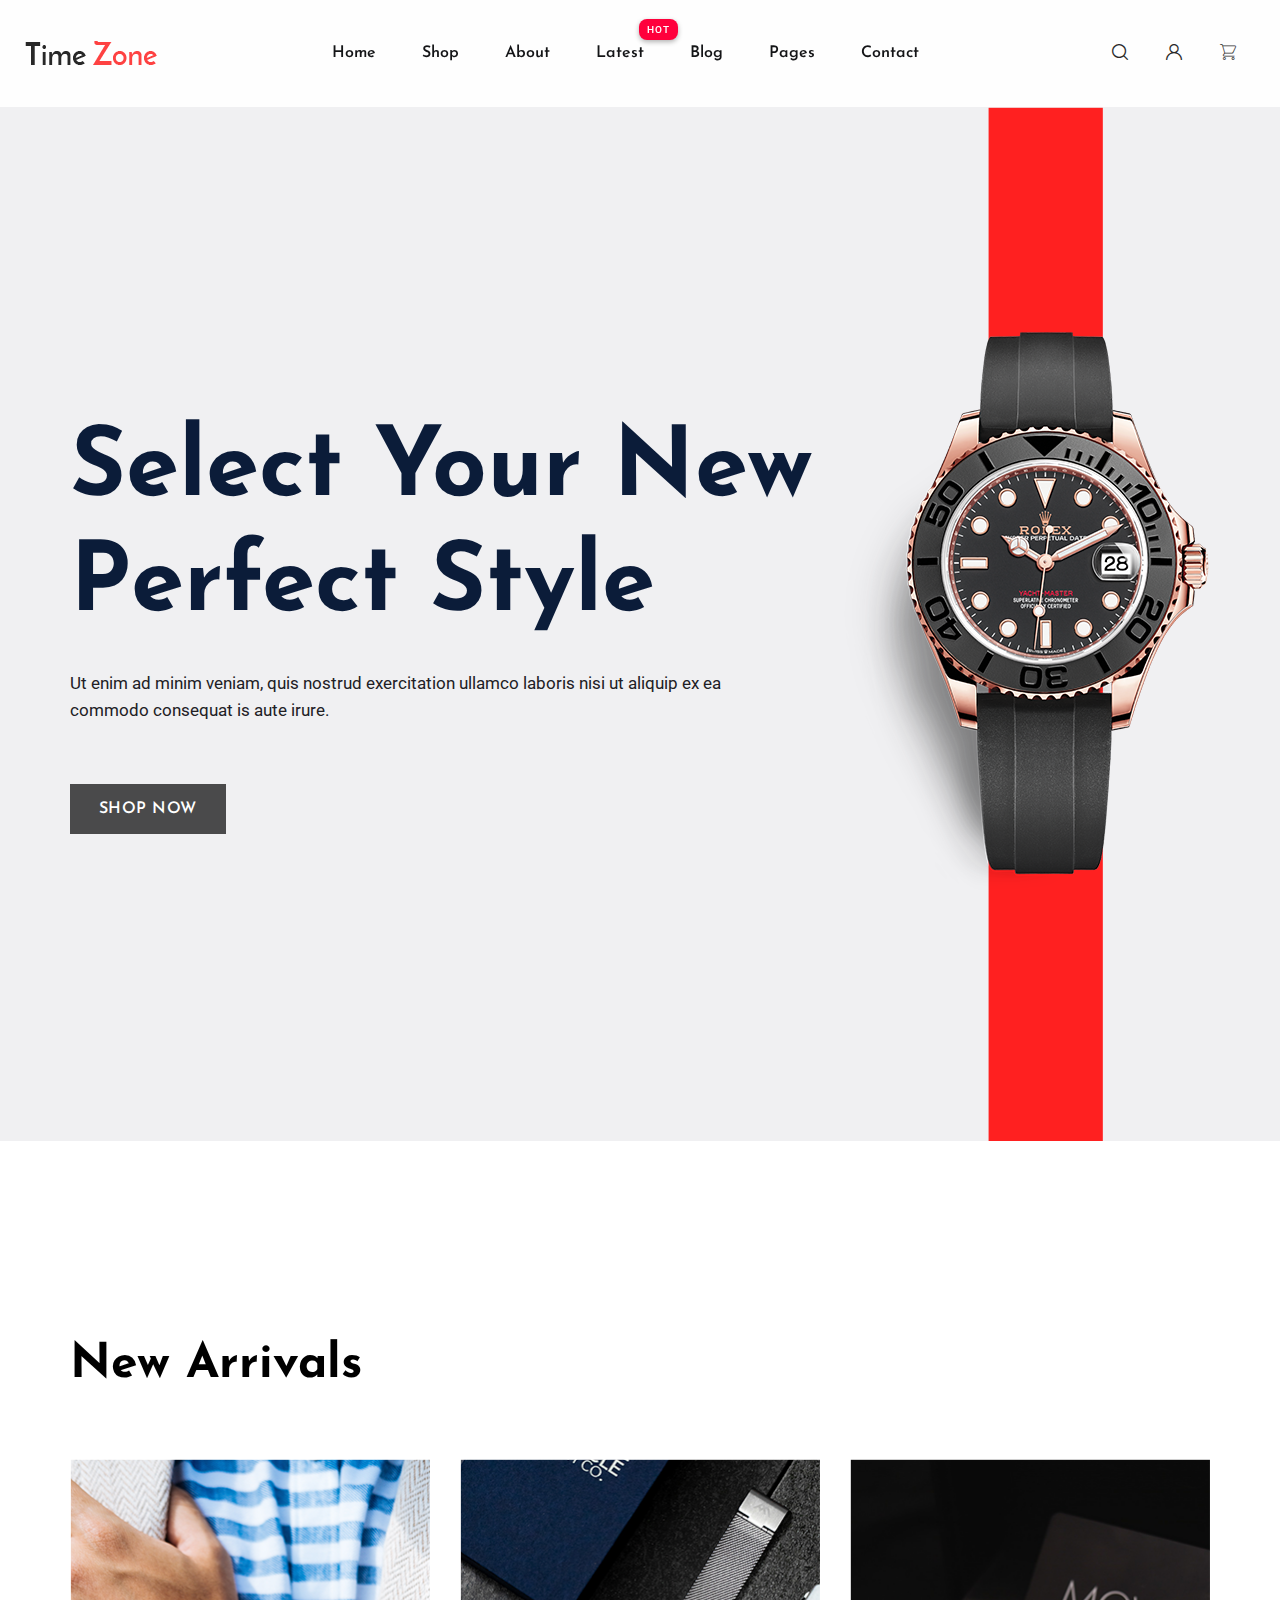
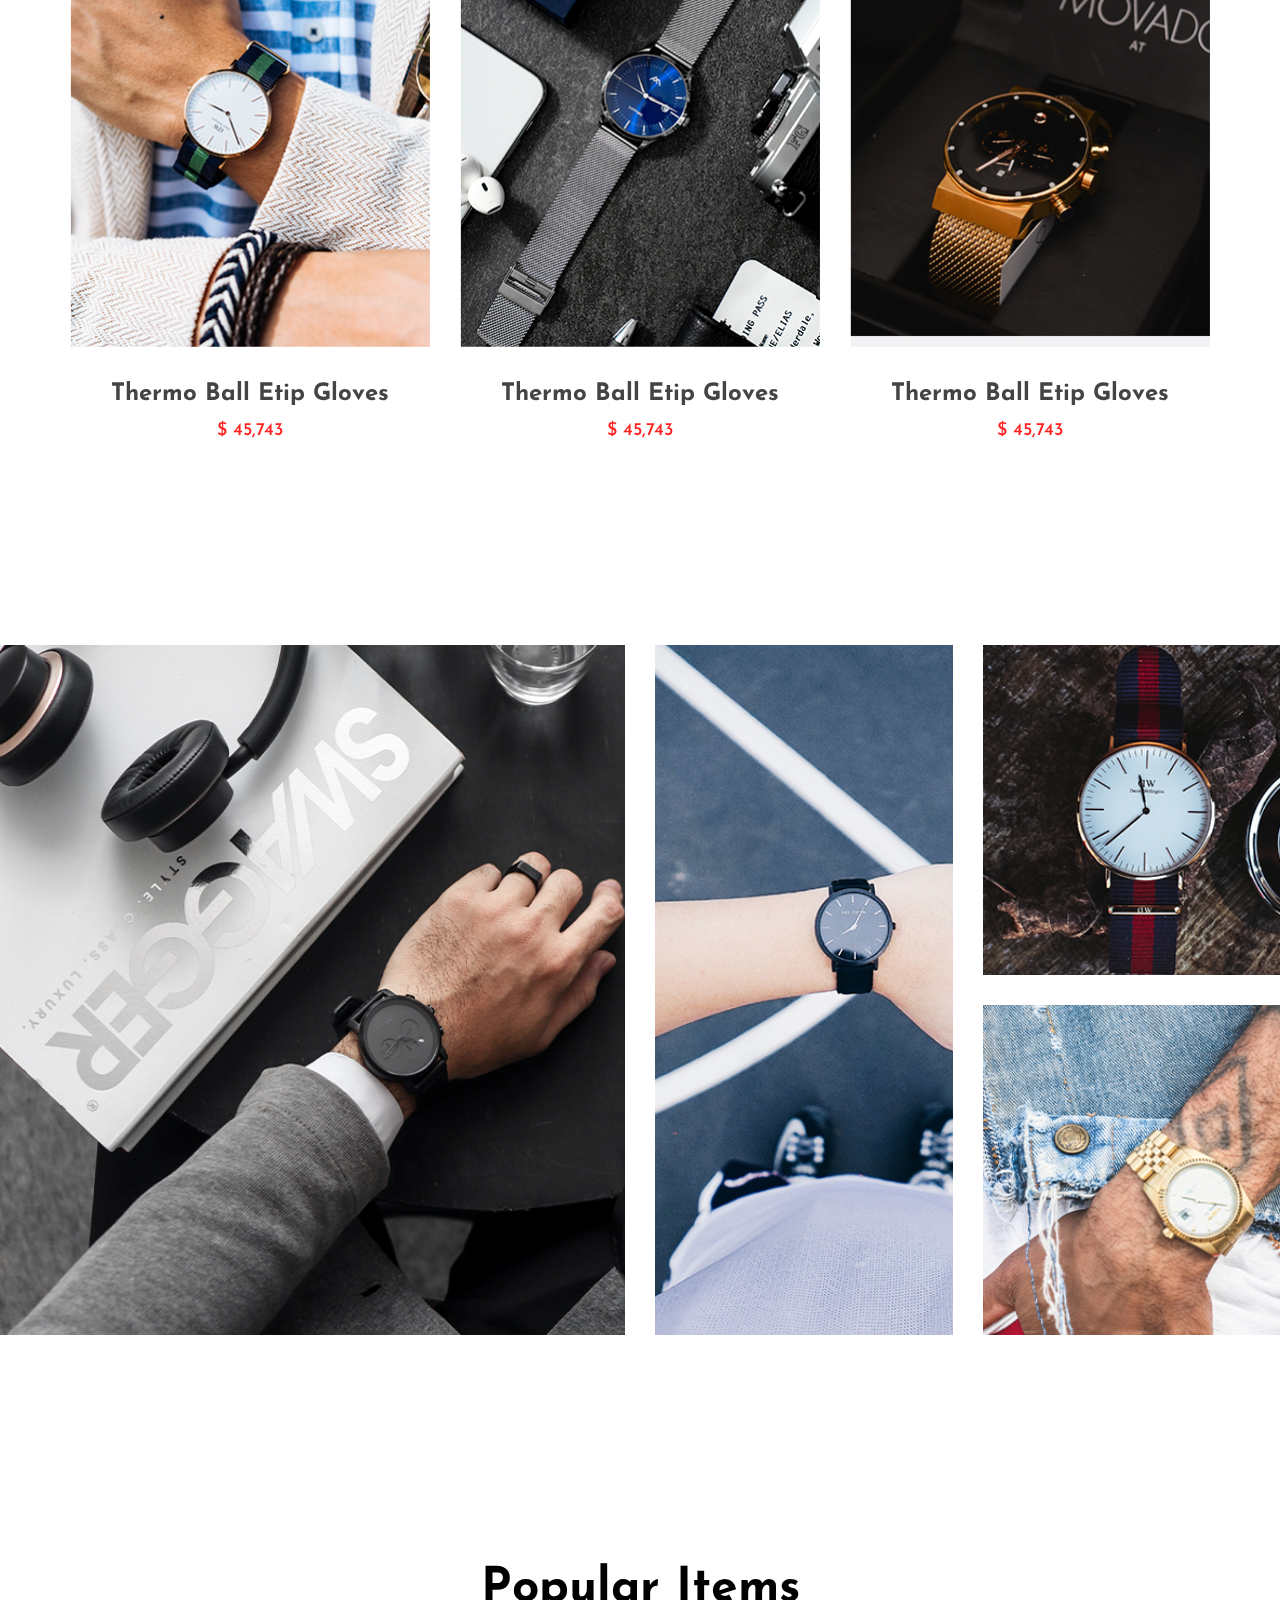
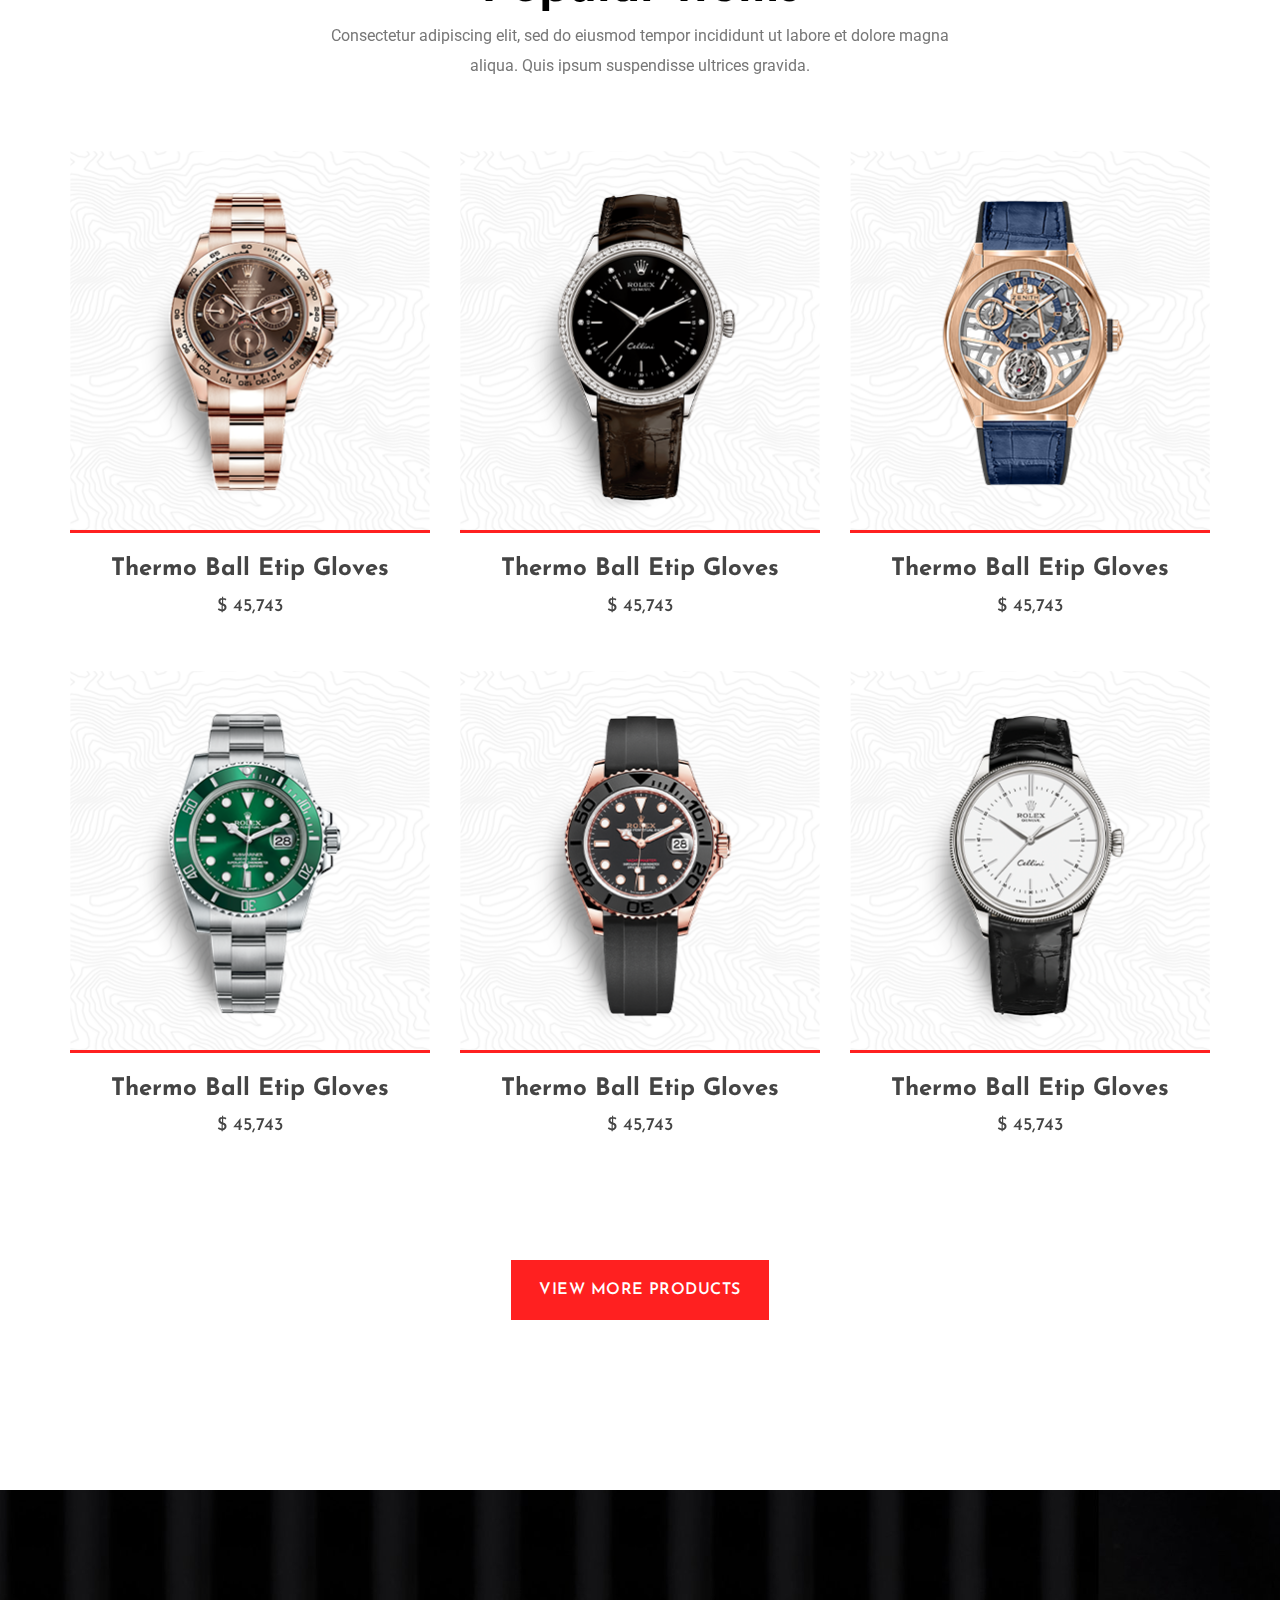
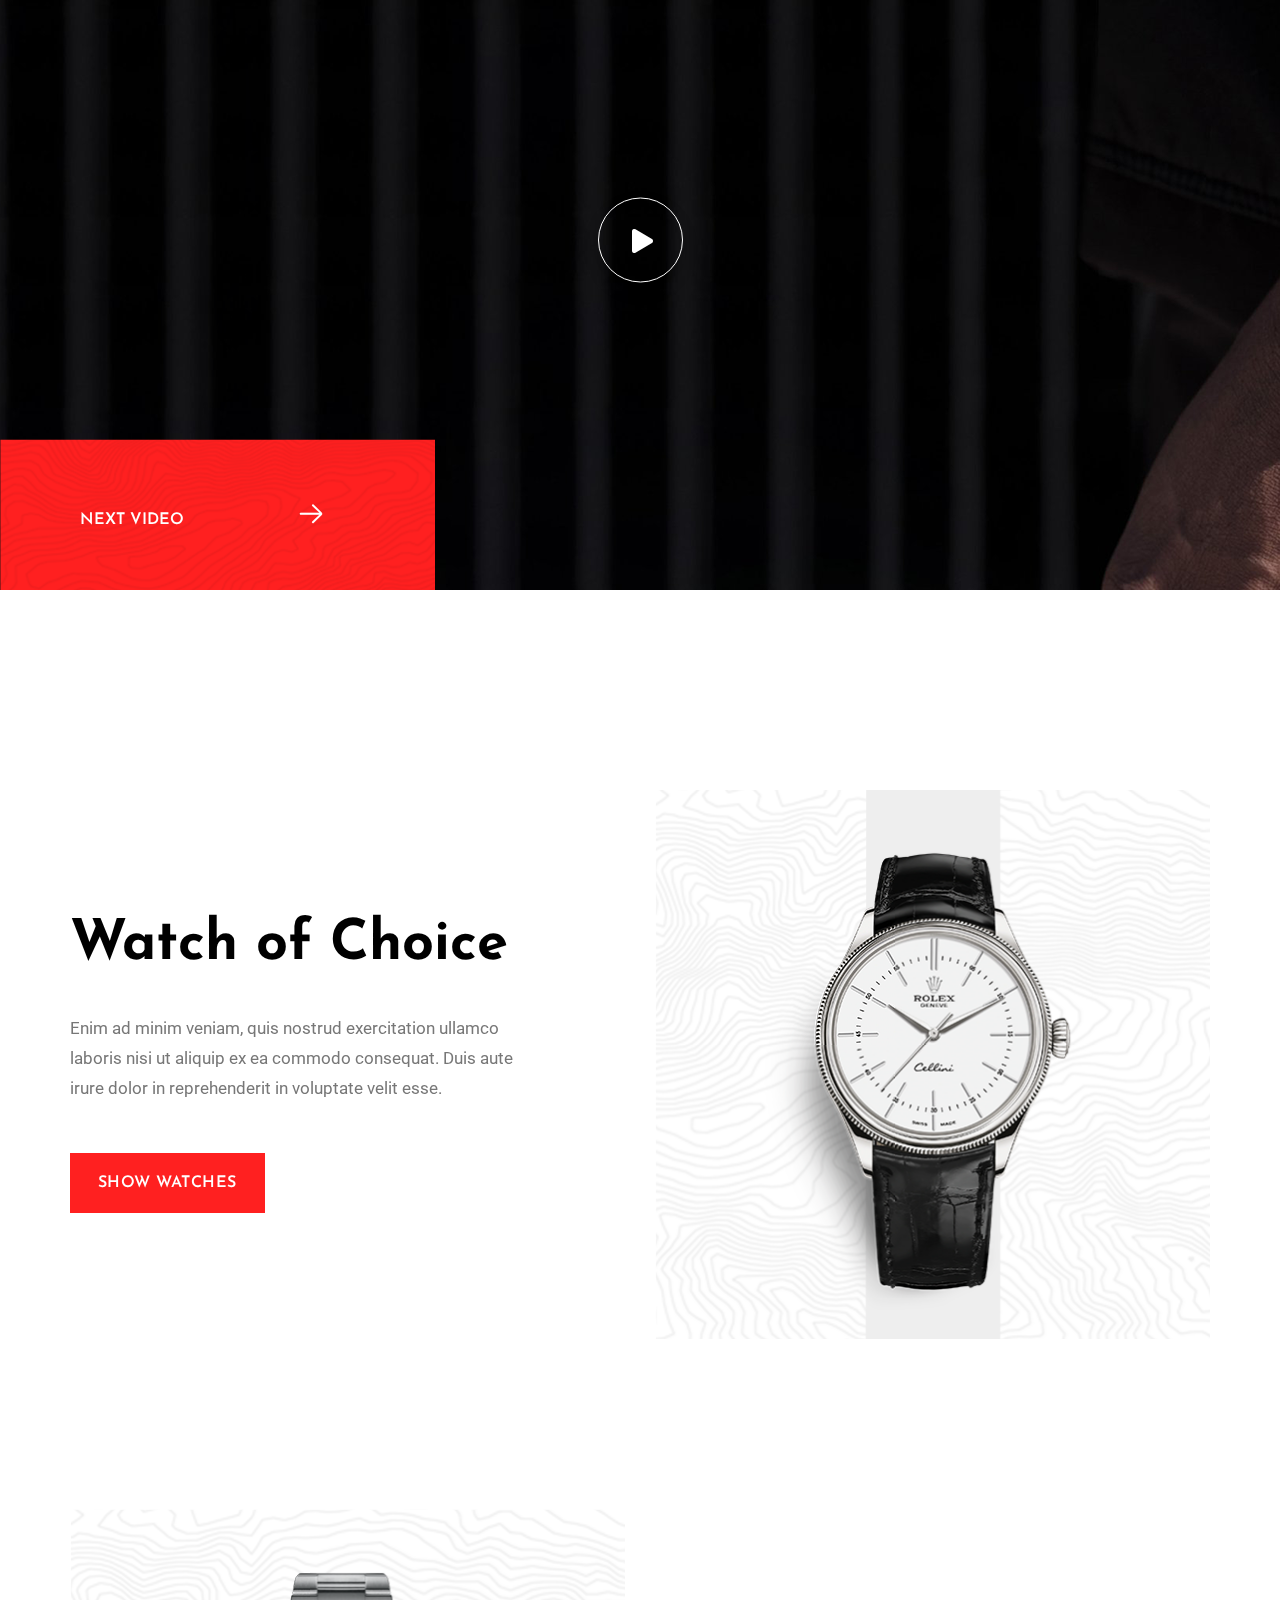
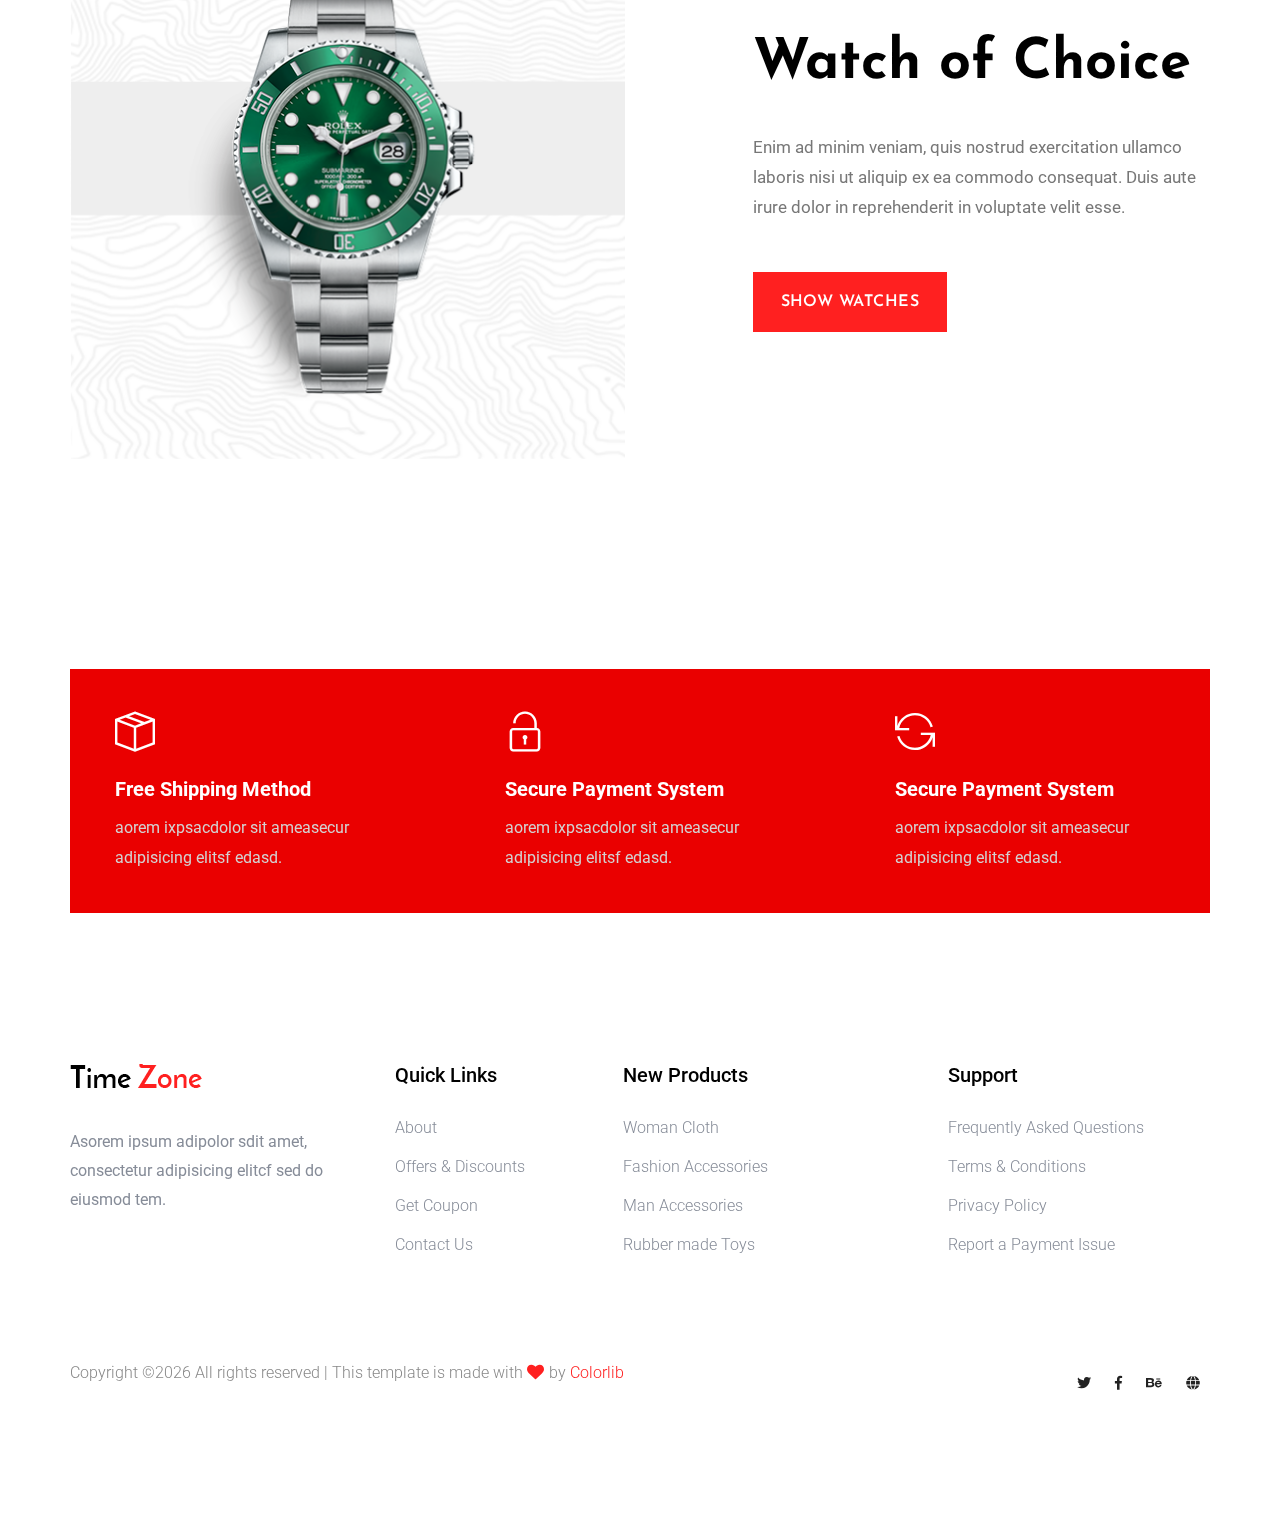
==== index.html @ 9e283031 "부트스트랩 테마 추가" ====
<!doctype html>
<html class="no-js" lang="zxx">
<head>
    <meta charset="utf-8">
    <meta http-equiv="x-ua-compatible" content="ie=edge">
    <title>Watch shop | eCommers</title>
    <meta name="description" content="">
    <meta name="viewport" content="width=device-width, initial-scale=1">
    <link rel="manifest" href="site.webmanifest">
    <link rel="shortcut icon" type="image/x-icon" href="assets/img/favicon.ico">

    <!-- CSS here -->
    <link rel="stylesheet" href="assets/css/bootstrap.min.css">
    <link rel="stylesheet" href="assets/css/owl.carousel.min.css">
    <link rel="stylesheet" href="assets/css/flaticon.css">
    <link rel="stylesheet" href="assets/css/slicknav.css">
    <link rel="stylesheet" href="assets/css/animate.min.css">
    <link rel="stylesheet" href="assets/css/magnific-popup.css">
    <link rel="stylesheet" href="assets/css/fontawesome-all.min.css">
    <link rel="stylesheet" href="assets/css/themify-icons.css">
    <link rel="stylesheet" href="assets/css/slick.css">
    <link rel="stylesheet" href="assets/css/nice-select.css">
    <link rel="stylesheet" href="assets/css/style.css">
</head>

<body>
    <!--? Preloader Start -->
    <div id="preloader-active">
        <div class="preloader d-flex align-items-center justify-content-center">
            <div class="preloader-inner position-relative">
                <div class="preloader-circle"></div>
                <div class="preloader-img pere-text">
                    <img src="assets/img/logo/logo.png" alt="">
                </div>
            </div>
        </div>
    </div>
    <!-- Preloader Start -->
    <header>
        <!-- Header Start -->
        <div class="header-area">
            <div class="main-header header-sticky">
                <div class="container-fluid">
                    <div class="menu-wrapper">
                        <!-- Logo -->
                        <div class="logo">
                            <a href="index.html"><img src="assets/img/logo/logo.png" alt=""></a>
                        </div>
                        <!-- Main-menu -->
                        <div class="main-menu d-none d-lg-block">
                            <nav>                                                
                                <ul id="navigation">  
                                    <li><a href="index.html">Home</a></li>
                                    <li><a href="shop.html">shop</a></li>
                                    <li><a href="about.html">about</a></li>
                                    <li class="hot"><a href="#">Latest</a>
                                        <ul class="submenu">
                                            <li><a href="shop.html"> Product list</a></li>
                                            <li><a href="product_details.html"> Product Details</a></li>
                                        </ul>
                                    </li>
                                    <li><a href="blog.html">Blog</a>
                                        <ul class="submenu">
                                            <li><a href="blog.html">Blog</a></li>
                                            <li><a href="blog-details.html">Blog Details</a></li>
                                        </ul>
                                    </li>
                                    <li><a href="#">Pages</a>
                                        <ul class="submenu">
                                            <li><a href="login.html">Login</a></li>
                                            <li><a href="cart.html">Cart</a></li>
                                            <li><a href="elements.html">Element</a></li>
                                            <li><a href="confirmation.html">Confirmation</a></li>
                                            <li><a href="checkout.html">Product Checkout</a></li>
                                        </ul>
                                    </li>
                                    <li><a href="contact.html">Contact</a></li>
                                </ul>
                            </nav>
                        </div>
                        <!-- Header Right -->
                        <div class="header-right">
                            <ul>
                                <li>
                                    <div class="nav-search search-switch">
                                        <span class="flaticon-search"></span>
                                    </div>
                                </li>
                                <li> <a href="login.html"><span class="flaticon-user"></span></a></li>
                                <li><a href="cart.html"><span class="flaticon-shopping-cart"></span></a> </li>
                            </ul>
                        </div>
                    </div>
                    <!-- Mobile Menu -->
                    <div class="col-12">
                        <div class="mobile_menu d-block d-lg-none"></div>
                    </div>
                </div>
            </div>
        </div>
        <!-- Header End -->
    </header>
    <main>
        <!--? slider Area Start -->
        <div class="slider-area ">
            <div class="slider-active">
                <!-- Single Slider -->
                <div class="single-slider slider-height d-flex align-items-center slide-bg">
                    <div class="container">
                        <div class="row justify-content-between align-items-center">
                            <div class="col-xl-8 col-lg-8 col-md-8 col-sm-8">
                                <div class="hero__caption">
                                    <h1 data-animation="fadeInLeft" data-delay=".4s" data-duration="2000ms">Select Your New Perfect Style</h1>
                                    <p data-animation="fadeInLeft" data-delay=".7s" data-duration="2000ms">Ut enim ad minim veniam, quis nostrud exercitation ullamco laboris nisi ut aliquip ex ea commodo consequat is aute irure.</p>
                                    <!-- Hero-btn -->
                                    <div class="hero__btn" data-animation="fadeInLeft" data-delay=".8s" data-duration="2000ms">
                                        <a href="industries.html" class="btn hero-btn">Shop Now</a>
                                    </div>
                                </div>
                            </div>
                            <div class="col-xl-3 col-lg-3 col-md-4 col-sm-4 d-none d-sm-block">
                                <div class="hero__img" data-animation="bounceIn" data-delay=".4s">
                                    <img src="assets/img/hero/watch.png" alt="" class=" heartbeat">
                                </div>
                            </div>
                        </div>
                    </div>
                </div>
                <!-- Single Slider -->
                <div class="single-slider slider-height d-flex align-items-center slide-bg">
                    <div class="container">
                        <div class="row justify-content-between align-items-center">
                            <div class="col-xl-8 col-lg-8 col-md-8 col-sm-8">
                                <div class="hero__caption">
                                    <h1 data-animation="fadeInLeft" data-delay=".4s" data-duration="2000ms">Select Your New Perfect Style</h1>
                                    <p data-animation="fadeInLeft" data-delay=".7s" data-duration="2000ms">Ut enim ad minim veniam, quis nostrud exercitation ullamco laboris nisi ut aliquip ex ea commodo consequat is aute irure.</p>
                                    <!-- Hero-btn -->
                                    <div class="hero__btn" data-animation="fadeInLeft" data-delay=".8s" data-duration="2000ms">
                                        <a href="industries.html" class="btn hero-btn">Shop Now</a>
                                    </div>
                                </div>
                            </div>
                            <div class="col-xl-3 col-lg-3 col-md-4 col-sm-4 d-none d-sm-block">
                                <div class="hero__img" data-animation="bounceIn" data-delay=".4s">
                                    <img src="assets/img/hero/watch.png" alt="" class=" heartbeat">
                                </div>
                            </div>
                        </div>
                    </div>
                </div>
            </div>
        </div>
        <!-- slider Area End-->
        <!-- ? New Product Start -->
        <section class="new-product-area section-padding30">
            <div class="container">
                <!-- Section tittle -->
                <div class="row">
                    <div class="col-xl-12">
                        <div class="section-tittle mb-70">
                            <h2>New Arrivals</h2>
                        </div>
                    </div>
                </div>
                <div class="row">
                    <div class="col-xl-4 col-lg-4 col-md-6 col-sm-6">
                        <div class="single-new-pro mb-30 text-center">
                            <div class="product-img">
                                <img src="assets/img/gallery/new_product1.png" alt="">
                            </div>
                            <div class="product-caption">
                                <h3><a href="product_details.html">Thermo Ball Etip Gloves</a></h3>
                                <span>$ 45,743</span>
                            </div>
                        </div>
                    </div>
                    <div class="col-xl-4 col-lg-4 col-md-6 col-sm-6">
                        <div class="single-new-pro mb-30 text-center">
                            <div class="product-img">
                                <img src="assets/img/gallery/new_product2.png" alt="">
                            </div>
                            <div class="product-caption">
                                <h3><a href="product_details.html">Thermo Ball Etip Gloves</a></h3>
                                <span>$ 45,743</span>
                            </div>
                        </div>
                    </div>
                    <div class="col-xl-4 col-lg-4 col-md-6 col-sm-6">
                        <div class="single-new-pro mb-30 text-center">
                            <div class="product-img">
                                <img src="assets/img/gallery/new_product3.png" alt="">
                            </div>
                            <div class="product-caption">
                                <h3><a href="product_details.html">Thermo Ball Etip Gloves</a></h3>
                                <span>$ 45,743</span>
                            </div>
                        </div>
                    </div>
                </div>
            </div>
        </section>
        <!--  New Product End -->
        <!--? Gallery Area Start -->
        <div class="gallery-area">
            <div class="container-fluid p-0 fix">
                <div class="row">
                    <div class="col-xl-6 col-lg-4 col-md-6 col-sm-6">
                        <div class="single-gallery mb-30">
                            <div class="gallery-img big-img" style="background-image: url(assets/img/gallery/gallery1.png);"></div>
                        </div>
                    </div>
                    <div class="col-xl-3 col-lg-4 col-md-6 col-sm-6">
                        <div class="single-gallery mb-30">
                            <div class="gallery-img big-img" style="background-image: url(assets/img/gallery/gallery2.png);"></div>
                        </div>
                    </div>
                    <div class="col-xl-3 col-lg-4 col-md-12">
                        <div class="row">
                            <div class="col-xl-12 col-lg-12 col-md-6 col-sm-6">
                                <div class="single-gallery mb-30">
                                    <div class="gallery-img small-img" style="background-image: url(assets/img/gallery/gallery3.png);"></div>
                                </div>
                            </div>
                            <div class="col-xl-12 col-lg-12  col-md-6 col-sm-6">
                                <div class="single-gallery mb-30">
                                    <div class="gallery-img small-img" style="background-image: url(assets/img/gallery/gallery4.png);"></div>
                                </div>
                            </div>
                        </div>
                    </div>

                </div>
            </div>
        </div>
        <!-- Gallery Area End -->
        <!--? Popular Items Start -->
        <div class="popular-items section-padding30">
            <div class="container">
                <!-- Section tittle -->
                <div class="row justify-content-center">
                    <div class="col-xl-7 col-lg-8 col-md-10">
                        <div class="section-tittle mb-70 text-center">
                            <h2>Popular Items</h2>
                            <p>Consectetur adipiscing elit, sed do eiusmod tempor incididunt ut labore et dolore magna aliqua. Quis ipsum suspendisse ultrices gravida.</p>
                        </div>
                    </div>
                </div>
                <div class="row">
                    <div class="col-xl-4 col-lg-4 col-md-6 col-sm-6">
                        <div class="single-popular-items mb-50 text-center">
                            <div class="popular-img">
                                <img src="assets/img/gallery/popular1.png" alt="">
                                <div class="img-cap">
                                    <span>Add to cart</span>
                                </div>
                                <div class="favorit-items">
                                    <span class="flaticon-heart"></span>
                                </div>
                            </div>
                            <div class="popular-caption">
                                <h3><a href="product_details.html">Thermo Ball Etip Gloves</a></h3>
                                <span>$ 45,743</span>
                            </div>
                        </div>
                    </div>
                    <div class="col-xl-4 col-lg-4 col-md-6 col-sm-6">
                        <div class="single-popular-items mb-50 text-center">
                            <div class="popular-img">
                                <img src="assets/img/gallery/popular2.png" alt="">
                                <div class="img-cap">
                                    <span>Add to cart</span>
                                </div>
                                <div class="favorit-items">
                                    <span class="flaticon-heart"></span>
                                </div>
                            </div>
                            <div class="popular-caption">
                                <h3><a href="product_details.html">Thermo Ball Etip Gloves</a></h3>
                                <span>$ 45,743</span>
                            </div>
                        </div>
                    </div>
                    <div class="col-xl-4 col-lg-4 col-md-6 col-sm-6">
                        <div class="single-popular-items mb-50 text-center">
                            <div class="popular-img">
                                <img src="assets/img/gallery/popular3.png" alt="">
                                <div class="img-cap">
                                    <span>Add to cart</span>
                                </div>
                                <div class="favorit-items">
                                    <span class="flaticon-heart"></span>
                                </div>
                            </div>
                            <div class="popular-caption">
                                <h3><a href="product_details.html">Thermo Ball Etip Gloves</a></h3>
                                <span>$ 45,743</span>
                            </div>
                        </div>
                    </div>
                    <div class="col-xl-4 col-lg-4 col-md-6 col-sm-6">
                        <div class="single-popular-items mb-50 text-center">
                            <div class="popular-img">
                                <img src="assets/img/gallery/popular4.png" alt="">
                                <div class="img-cap">
                                    <span>Add to cart</span>
                                </div>
                                <div class="favorit-items">
                                    <span class="flaticon-heart"></span>
                                </div>
                            </div>
                            <div class="popular-caption">
                                <h3><a href="product_details.html">Thermo Ball Etip Gloves</a></h3>
                                <span>$ 45,743</span>
                            </div>
                        </div>
                    </div>
                    <div class="col-xl-4 col-lg-4 col-md-6 col-sm-6">
                        <div class="single-popular-items mb-50 text-center">
                            <div class="popular-img">
                                <img src="assets/img/gallery/popular5.png" alt="">
                                <div class="img-cap">
                                    <span>Add to cart</span>
                                </div>
                                <div class="favorit-items">
                                    <span class="flaticon-heart"></span>
                                </div>
                            </div>
                            <div class="popular-caption">
                                <h3><a href="product_details.html">Thermo Ball Etip Gloves</a></h3>
                                <span>$ 45,743</span>
                            </div>
                        </div>
                    </div>
                    <div class="col-xl-4 col-lg-4 col-md-6 col-sm-6">
                        <div class="single-popular-items mb-50 text-center">
                            <div class="popular-img">
                                <img src="assets/img/gallery/popular6.png" alt="">
                                <div class="img-cap">
                                    <span>Add to cart</span>
                                </div>
                                <div class="favorit-items">
                                    <span class="flaticon-heart"></span>
                                </div>
                            </div>
                            <div class="popular-caption">
                                <h3><a href="product_details.html">Thermo Ball Etip Gloves</a></h3>
                                <span>$ 45,743</span>
                            </div>
                        </div>
                    </div>
                </div>
                <!-- Button -->
                <div class="row justify-content-center">
                    <div class="room-btn pt-70">
                        <a href="catagori.html" class="btn view-btn1">View More Products</a>
                    </div>
                </div>
            </div>
        </div>
        <!-- Popular Items End -->
        <!--? Video Area Start -->
        <div class="video-area">
            <div class="container-fluid">
                <div class="row align-items-center">
                    <div class="col-lg-12">
                    <div class="video-wrap">
                        <div class="play-btn "><a class="popup-video" href="https://www.youtube.com/watch?v=KMc6DyEJp04"><i class="fas fa-play"></i></a></div>
                    </div>
                    </div>
                </div>
                <!-- Arrow -->
                <div class="thumb-content-box">
                    <div class="thumb-content">
                        <h3>Next Video</h3>
                        <a href="#"> <i class="flaticon-arrow"></i></a>
                    </div>
                </div>
            </div>
        </div>
        <!-- Video Area End -->
        <!--? Watch Choice  Start-->
        <div class="watch-area section-padding30">
            <div class="container">
                <div class="row align-items-center justify-content-between padding-130">
                    <div class="col-lg-5 col-md-6">
                        <div class="watch-details mb-40">
                            <h2>Watch of Choice</h2>
                            <p>Enim ad minim veniam, quis nostrud exercitation ullamco laboris nisi ut aliquip ex ea commodo consequat. Duis aute irure dolor in reprehenderit in voluptate velit esse.</p>
                            <a href="shop.html" class="btn">Show Watches</a>
                        </div>
                    </div>
                    <div class="col-lg-6 col-md-6 col-sm-10">
                        <div class="choice-watch-img mb-40">
                            <img src="assets/img/gallery/choce_watch1.png" alt="">
                        </div>
                    </div>
                </div>
                <div class="row align-items-center justify-content-between">
                    <div class="col-lg-6 col-md-6 col-sm-10">
                        <div class="choice-watch-img mb-40">
                            <img src="assets/img/gallery/choce_watch2.png" alt="">
                        </div>
                    </div>
                    <div class="col-lg-5 col-md-6">
                        <div class="watch-details mb-40">
                            <h2>Watch of Choice</h2>
                            <p>Enim ad minim veniam, quis nostrud exercitation ullamco laboris nisi ut aliquip ex ea commodo consequat. Duis aute irure dolor in reprehenderit in voluptate velit esse.</p>
                            <a href="shop.html" class="btn">Show Watches</a>
                        </div>
                    </div>
                </div>
            </div>
        </div>
        <!-- Watch Choice  End-->
        <!--? Shop Method Start-->
        <div class="shop-method-area">
            <div class="container">
                <div class="method-wrapper">
                    <div class="row d-flex justify-content-between">
                        <div class="col-xl-4 col-lg-4 col-md-6">
                            <div class="single-method mb-40">
                                <i class="ti-package"></i>
                                <h6>Free Shipping Method</h6>
                                <p>aorem ixpsacdolor sit ameasecur adipisicing elitsf edasd.</p>
                            </div>
                        </div>
                        <div class="col-xl-4 col-lg-4 col-md-6">
                            <div class="single-method mb-40">
                                <i class="ti-unlock"></i>
                                <h6>Secure Payment System</h6>
                                <p>aorem ixpsacdolor sit ameasecur adipisicing elitsf edasd.</p>
                            </div>
                        </div> 
                        <div class="col-xl-4 col-lg-4 col-md-6">
                            <div class="single-method mb-40">
                                <i class="ti-reload"></i>
                                <h6>Secure Payment System</h6>
                                <p>aorem ixpsacdolor sit ameasecur adipisicing elitsf edasd.</p>
                            </div>
                        </div>
                    </div>
                </div>
            </div>
        </div>
        <!-- Shop Method End-->
    </main>
    <footer>
        <!-- Footer Start-->
        <div class="footer-area footer-padding">
            <div class="container">
                <div class="row d-flex justify-content-between">
                    <div class="col-xl-3 col-lg-3 col-md-5 col-sm-6">
                        <div class="single-footer-caption mb-50">
                            <div class="single-footer-caption mb-30">
                                <!-- logo -->
                                <div class="footer-logo">
                                    <a href="index.html"><img src="assets/img/logo/logo2_footer.png" alt=""></a>
                                </div>
                                <div class="footer-tittle">
                                    <div class="footer-pera">
                                        <p>Asorem ipsum adipolor sdit amet, consectetur adipisicing elitcf sed do eiusmod tem.</p>
                                </div>
                                </div>
                            </div>
                        </div>
                    </div>
                    <div class="col-xl-2 col-lg-3 col-md-3 col-sm-5">
                        <div class="single-footer-caption mb-50">
                            <div class="footer-tittle">
                                <h4>Quick Links</h4>
                                <ul>
                                    <li><a href="#">About</a></li>
                                    <li><a href="#"> Offers & Discounts</a></li>
                                    <li><a href="#"> Get Coupon</a></li>
                                    <li><a href="#">  Contact Us</a></li>
                                </ul>
                            </div>
                        </div>
                    </div>
                    <div class="col-xl-3 col-lg-3 col-md-4 col-sm-7">
                        <div class="single-footer-caption mb-50">
                            <div class="footer-tittle">
                                <h4>New Products</h4>
                                <ul>
                                    <li><a href="#">Woman Cloth</a></li>
                                    <li><a href="#">Fashion Accessories</a></li>
                                    <li><a href="#"> Man Accessories</a></li>
                                    <li><a href="#"> Rubber made Toys</a></li>
                                </ul>
                            </div>
                        </div>
                    </div>
                    <div class="col-xl-3 col-lg-3 col-md-5 col-sm-7">
                        <div class="single-footer-caption mb-50">
                            <div class="footer-tittle">
                                <h4>Support</h4>
                                <ul>
                                    <li><a href="#">Frequently Asked Questions</a></li>
                                    <li><a href="#">Terms & Conditions</a></li>
                                    <li><a href="#">Privacy Policy</a></li>
                                    <li><a href="#">Report a Payment Issue</a></li>
                                </ul>
                            </div>
                        </div>
                    </div>
                </div>
                <!-- Footer bottom -->
                <div class="row align-items-center">
                    <div class="col-xl-7 col-lg-8 col-md-7">
                        <div class="footer-copy-right">
                            <p><!-- Link back to Colorlib can't be removed. Template is licensed under CC BY 3.0. -->
  Copyright &copy;<script>document.write(new Date().getFullYear());</script> All rights reserved | This template is made with <i class="fa fa-heart" aria-hidden="true"></i> by <a href="https://colorlib.com" target="_blank">Colorlib</a>
  <!-- Link back to Colorlib can't be removed. Template is licensed under CC BY 3.0. --></p>                  
                        </div>
                    </div>
                    <div class="col-xl-5 col-lg-4 col-md-5">
                        <div class="footer-copy-right f-right">
                            <!-- social -->
                            <div class="footer-social">
                                <a href="#"><i class="fab fa-twitter"></i></a>
                                <a href="https://www.facebook.com/sai4ull"><i class="fab fa-facebook-f"></i></a>
                                <a href="#"><i class="fab fa-behance"></i></a>
                                <a href="#"><i class="fas fa-globe"></i></a>
                            </div>
                        </div>
                    </div>
                </div>
            </div>
        </div>
        <!-- Footer End-->
    </footer>
    <!--? Search model Begin -->
    <div class="search-model-box">
        <div class="h-100 d-flex align-items-center justify-content-center">
            <div class="search-close-btn">+</div>
            <form class="search-model-form">
                <input type="text" id="search-input" placeholder="Searching key.....">
            </form>
        </div>
    </div>
    <!-- Search model end -->

    <!-- JS here -->

    <script src="./assets/js/vendor/modernizr-3.5.0.min.js"></script>
    <!-- Jquery, Popper, Bootstrap -->
    <script src="./assets/js/vendor/jquery-1.12.4.min.js"></script>
    <script src="./assets/js/popper.min.js"></script>
    <script src="./assets/js/bootstrap.min.js"></script>
    <!-- Jquery Mobile Menu -->
    <script src="./assets/js/jquery.slicknav.min.js"></script>

    <!-- Jquery Slick , Owl-Carousel Plugins -->
    <script src="./assets/js/owl.carousel.min.js"></script>
    <script src="./assets/js/slick.min.js"></script>

    <!-- One Page, Animated-HeadLin -->
    <script src="./assets/js/wow.min.js"></script>
    <script src="./assets/js/animated.headline.js"></script>
    <script src="./assets/js/jquery.magnific-popup.js"></script>

    <!-- Scrollup, nice-select, sticky -->
    <script src="./assets/js/jquery.scrollUp.min.js"></script>
    <script src="./assets/js/jquery.nice-select.min.js"></script>
    <script src="./assets/js/jquery.sticky.js"></script>
    
    <!-- contact js -->
    <script src="./assets/js/contact.js"></script>
    <script src="./assets/js/jquery.form.js"></script>
    <script src="./assets/js/jquery.validate.min.js"></script>
    <script src="./assets/js/mail-script.js"></script>
    <script src="./assets/js/jquery.ajaxchimp.min.js"></script>
    
    <!-- Jquery Plugins, main Jquery -->	
    <script src="./assets/js/plugins.js"></script>
    <script src="./assets/js/main.js"></script>
    
</body>
</html>
---- assets/css/flaticon.css ----
/*
  	Flaticon icon font: Flaticon
  	Creation date: 19/04/2020 06:48
  	*/

@font-face {
  font-family: "Flaticon";
  src: url("../fonts/Flaticon.eot");
  src: url("../fonts/Flaticon.eot?#iefix") format("embedded-opentype"),
       url("../fonts/Flaticon.woff2") format("woff2"),
       url("../fonts/Flaticon.woff") format("woff"),
       url("../fonts/Flaticon.ttf") format("truetype"),
       url("../fonts/Flaticon.svg#Flaticon") format("svg");
  font-weight: normal;
  font-style: normal;
}

@media screen and (-webkit-min-device-pixel-ratio:0) {
  @font-face {
    font-family: "Flaticon";
    src: url("../fonts/Flaticon.svg#Flaticon") format("svg");
  }
}

[class^="flaticon-"]:before, [class*=" flaticon-"]:before,
[class^="flaticon-"]:after, [class*=" flaticon-"]:after {   
  font-family: Flaticon;
font-style: normal;
}

.flaticon-search:before { content: "\f100"; }
.flaticon-shopping-cart:before { content: "\f101"; }
.flaticon-user:before { content: "\f102"; }
.flaticon-heart:before { content: "\f103"; }
.flaticon-arrow:before { content: "\f104"; }
---- assets/css/themify-icons.css ----
@font-face {
	font-family: 'themify';
	src:url('../fonts/themify.eot?-fvbane');


	src:url('../fonts/themify.eot?#iefix-fvbane') format('embedded-opentype'),
		url('../fonts/themify.woff?-fvbane') format('woff'),
		url('../fonts/themify.ttf?-fvbane') format('truetype'),
		url('../fonts/themify.svg?-fvbane#themify') format('svg');
	font-weight: normal;
	font-style: normal;
}

[class^="ti-"], [class*=" ti-"] {
	font-family: 'themify';
	speak: none;
	font-style: normal;
	font-weight: normal;
	font-variant: normal;
	text-transform: none;
	line-height: 1;

	/* Better Font Rendering =========== */
	-webkit-font-smoothing: antialiased;
	-moz-osx-font-smoothing: grayscale;
}

.ti-wand:before {
	content: "\e600";
}
.ti-volume:before {
	content: "\e601";
}
.ti-user:before {
	content: "\e602";
}
.ti-unlock:before {
	content: "\e603";
}
.ti-unlink:before {
	content: "\e604";
}
.ti-trash:before {
	content: "\e605";
}
.ti-thought:before {
	content: "\e606";
}
.ti-target:before {
	content: "\e607";
}
.ti-tag:before {
	content: "\e608";
}
.ti-tablet:before {
	content: "\e609";
}
.ti-star:before {
	content: "\e60a";
}
.ti-spray:before {
	content: "\e60b";
}
.ti-signal:before {
	content: "\e60c";
}
.ti-shopping-cart:before {
	content: "\e60d";
}
.ti-shopping-cart-full:before {
	content: "\e60e";
}
.ti-settings:before {
	content: "\e60f";
}
.ti-search:before {
	content: "\e610";
}
.ti-zoom-in:before {
	content: "\e611";
}
.ti-zoom-out:before {
	content: "\e612";
}
.ti-cut:before {
	content: "\e613";
}
.ti-ruler:before {
	content: "\e614";
}
.ti-ruler-pencil:before {
	content: "\e615";
}
.ti-ruler-alt:before {
	content: "\e616";
}
.ti-bookmark:before {
	content: "\e617";
}
.ti-bookmark-alt:before {
	content: "\e618";
}
.ti-reload:before {
	content: "\e619";
}
.ti-plus:before {
	content: "\e61a";
}
.ti-pin:before {
	content: "\e61b";
}
.ti-pencil:before {
	content: "\e61c";
}
.ti-pencil-alt:before {
	content: "\e61d";
}
.ti-paint-roller:before {
	content: "\e61e";
}
.ti-paint-bucket:before {
	content: "\e61f";
}
.ti-na:before {
	content: "\e620";
}
.ti-mobile:before {
	content: "\e621";
}
.ti-minus:before {
	content: "\e622";
}
.ti-medall:before {
	content: "\e623";
}
.ti-medall-alt:before {
	content: "\e624";
}
.ti-marker:before {
	content: "\e625";
}
.ti-marker-alt:before {
	content: "\e626";
}
.ti-arrow-up:before {
	content: "\e627";
}
.ti-arrow-right:before {
	content: "\e628";
}
.ti-arrow-left:before {
	content: "\e629";
}
.ti-arrow-down:before {
	content: "\e62a";
}
.ti-lock:before {
	content: "\e62b";
}
.ti-location-arrow:before {
	content: "\e62c";
}
.ti-link:before {
	content: "\e62d";
}
.ti-layout:before {
	content: "\e62e";
}
.ti-layers:before {
	content: "\e62f";
}
.ti-layers-alt:before {
	content: "\e630";
}
.ti-key:before {
	content: "\e631";
}
.ti-import:before {
	content: "\e632";
}
.ti-image:before {
	content: "\e633";
}
.ti-heart:before {
	content: "\e634";
}
.ti-heart-broken:before {
	content: "\e635";
}
.ti-hand-stop:before {
	content: "\e636";
}
.ti-hand-open:before {
	content: "\e637";
}
.ti-hand-drag:before {
	content: "\e638";
}
.ti-folder:before {
	content: "\e639";
}
.ti-flag:before {
	content: "\e63a";
}
.ti-flag-alt:before {
	content: "\e63b";
}
.ti-flag-alt-2:before {
	content: "\e63c";
}
.ti-eye:before {
	content: "\e63d";
}
.ti-export:before {
	content: "\e63e";
}
.ti-exchange-vertical:before {
	content: "\e63f";
}
.ti-desktop:before {
	content: "\e640";
}
.ti-cup:before {
	content: "\e641";
}
.ti-crown:before {
	content: "\e642";
}
.ti-comments:before {
	content: "\e643";
}
.ti-comment:before {
	content: "\e644";
}
.ti-comment-alt:before {
	content: "\e645";
}
.ti-close:before {
	content: "\e646";
}
.ti-clip:before {
	content: "\e647";
}
.ti-angle-up:before {
	content: "\e648";
}
.ti-angle-right:before {
	content: "\e649";
}
.ti-angle-left:before {
	content: "\e64a";
}
.ti-angle-down:before {
	content: "\e64b";
}
.ti-check:before {
	content: "\e64c";
}
.ti-check-box:before {
	content: "\e64d";
}
.ti-camera:before {
	content: "\e64e";
}
.ti-announcement:before {
	content: "\e64f";
}
.ti-brush:before {
	content: "\e650";
}
.ti-briefcase:before {
	content: "\e651";
}
.ti-bolt:before {
	content: "\e652";
}
.ti-bolt-alt:before {
	content: "\e653";
}
.ti-blackboard:before {
	content: "\e654";
}
.ti-bag:before {
	content: "\e655";
}
.ti-move:before {
	content: "\e656";
}
.ti-arrows-vertical:before {
	content: "\e657";
}
.ti-arrows-horizontal:before {
	content: "\e658";
}
.ti-fullscreen:before {
	content: "\e659";
}
.ti-arrow-top-right:before {
	content: "\e65a";
}
.ti-arrow-top-left:before {
	content: "\e65b";
}
.ti-arrow-circle-up:before {
	content: "\e65c";
}
.ti-arrow-circle-right:before {
	content: "\e65d";
}
.ti-arrow-circle-left:before {
	content: "\e65e";
}
.ti-arrow-circle-down:before {
	content: "\e65f";
}
.ti-angle-double-up:before {
	content: "\e660";
}
.ti-angle-double-right:before {
	content: "\e661";
}
.ti-angle-double-left:before {
	content: "\e662";
}
.ti-angle-double-down:before {
	content: "\e663";
}
.ti-zip:before {
	content: "\e664";
}
.ti-world:before {
	content: "\e665";
}
.ti-wheelchair:before {
	content: "\e666";
}
.ti-view-list:before {
	content: "\e667";
}
.ti-view-list-alt:before {
	content: "\e668";
}
.ti-view-grid:before {
	content: "\e669";
}
.ti-uppercase:before {
	content: "\e66a";
}
.ti-upload:before {
	content: "\e66b";
}
.ti-underline:before {
	content: "\e66c";
}
.ti-truck:before {
	content: "\e66d";
}
.ti-timer:before {
	content: "\e66e";
}
.ti-ticket:before {
	content: "\e66f";
}
.ti-thumb-up:before {
	content: "\e670";
}
.ti-thumb-down:before {
	content: "\e671";
}
.ti-text:before {
	content: "\e672";
}
.ti-stats-up:before {
	content: "\e673";
}
.ti-stats-down:before {
	content: "\e674";
}
.ti-split-v:before {
	content: "\e675";
}
.ti-split-h:before {
	content: "\e676";
}
.ti-smallcap:before {
	content: "\e677";
}
.ti-shine:before {
	content: "\e678";
}
.ti-shift-right:before {
	content: "\e679";
}
.ti-shift-left:before {
	content: "\e67a";
}
.ti-shield:before {
	content: "\e67b";
}
.ti-notepad:before {
	content: "\e67c";
}
.ti-server:before {
	content: "\e67d";
}
.ti-quote-right:before {
	content: "\e67e";
}
.ti-quote-left:before {
	content: "\e67f";
}
.ti-pulse:before {
	content: "\e680";
}
.ti-printer:before {
	content: "\e681";
}
.ti-power-off:before {
	content: "\e682";
}
.ti-plug:before {
	content: "\e683";
}
.ti-pie-chart:before {
	content: "\e684";
}
.ti-paragraph:before {
	content: "\e685";
}
.ti-panel:before {
	content: "\e686";
}
.ti-package:before {
	content: "\e687";
}
.ti-music:before {
	content: "\e688";
}
.ti-music-alt:before {
	content: "\e689";
}
.ti-mouse:before {
	content: "\e68a";
}
.ti-mouse-alt:before {
	content: "\e68b";
}
.ti-money:before {
	content: "\e68c";
}
.ti-microphone:before {
	content: "\e68d";
}
.ti-menu:before {
	content: "\e68e";
}
.ti-menu-alt:before {
	content: "\e68f";
}
.ti-map:before {
	content: "\e690";
}
.ti-map-alt:before {
	content: "\e691";
}
.ti-loop:before {
	content: "\e692";
}
.ti-location-pin:before {
	content: "\e693";
}
.ti-list:before {
	content: "\e694";
}
.ti-light-bulb:before {
	content: "\e695";
}
.ti-Italic:before {
	content: "\e696";
}
.ti-info:before {
	content: "\e697";
}
.ti-infinite:before {
	content: "\e698";
}
.ti-id-badge:before {
	content: "\e699";
}
.ti-hummer:before {
	content: "\e69a";
}
.ti-home:before {
	content: "\e69b";
}
.ti-help:before {
	content: "\e69c";
}
.ti-headphone:before {
	content: "\e69d";
}
.ti-harddrives:before {
	content: "\e69e";
}
.ti-harddrive:before {
	content: "\e69f";
}
.ti-gift:before {
	content: "\e6a0";
}
.ti-game:before {
	content: "\e6a1";
}
.ti-filter:before {
	content: "\e6a2";
}
.ti-files:before {
	content: "\e6a3";
}
.ti-file:before {
	content: "\e6a4";
}
.ti-eraser:before {
	content: "\e6a5";
}
.ti-envelope:before {
	content: "\e6a6";
}
.ti-download:before {
	content: "\e6a7";
}
.ti-direction:before {
	content: "\e6a8";
}
.ti-direction-alt:before {
	content: "\e6a9";
}
.ti-dashboard:before {
	content: "\e6aa";
}
.ti-control-stop:before {
	content: "\e6ab";
}
.ti-control-shuffle:before {
	content: "\e6ac";
}
.ti-control-play:before {
	content: "\e6ad";
}
.ti-control-pause:before {
	content: "\e6ae";
}
.ti-control-forward:before {
	content: "\e6af";
}
.ti-control-backward:before {
	content: "\e6b0";
}
.ti-cloud:before {
	content: "\e6b1";
}
.ti-cloud-up:before {
	content: "\e6b2";
}
.ti-cloud-down:before {
	content: "\e6b3";
}
.ti-clipboard:before {
	content: "\e6b4";
}
.ti-car:before {
	content: "\e6b5";
}
.ti-calendar:before {
	content: "\e6b6";
}
.ti-book:before {
	content: "\e6b7";
}
.ti-bell:before {
	content: "\e6b8";
}
.ti-basketball:before {
	content: "\e6b9";
}
.ti-bar-chart:before {
	content: "\e6ba";
}
.ti-bar-chart-alt:before {
	content: "\e6bb";
}
.ti-back-right:before {
	content: "\e6bc";
}
.ti-back-left:before {
	content: "\e6bd";
}
.ti-arrows-corner:before {
	content: "\e6be";
}
.ti-archive:before {
	content: "\e6bf";
}
.ti-anchor:before {
	content: "\e6c0";
}
.ti-align-right:before {
	content: "\e6c1";
}
.ti-align-left:before {
	content: "\e6c2";
}
.ti-align-justify:before {
	content: "\e6c3";
}
.ti-align-center:before {
	content: "\e6c4";
}
.ti-alert:before {
	content: "\e6c5";
}
.ti-alarm-clock:before {
	content: "\e6c6";
}
.ti-agenda:before {
	content: "\e6c7";
}
.ti-write:before {
	content: "\e6c8";
}
.ti-window:before {
	content: "\e6c9";
}
.ti-widgetized:before {
	content: "\e6ca";
}
.ti-widget:before {
	content: "\e6cb";
}
.ti-widget-alt:before {
	content: "\e6cc";
}
.ti-wallet:before {
	content: "\e6cd";
}
.ti-video-clapper:before {
	content: "\e6ce";
}
.ti-video-camera:before {
	content: "\e6cf";
}
.ti-vector:before {
	content: "\e6d0";
}
.ti-themify-logo:before {
	content: "\e6d1";
}
.ti-themify-favicon:before {
	content: "\e6d2";
}
.ti-themify-favicon-alt:before {
	content: "\e6d3";
}
.ti-support:before {
	content: "\e6d4";
}
.ti-stamp:before {
	content: "\e6d5";
}
.ti-split-v-alt:before {
	content: "\e6d6";
}
.ti-slice:before {
	content: "\e6d7";
}
.ti-shortcode:before {
	content: "\e6d8";
}
.ti-shift-right-alt:before {
	content: "\e6d9";
}
.ti-shift-left-alt:before {
	content: "\e6da";
}
.ti-ruler-alt-2:before {
	content: "\e6db";
}
.ti-receipt:before {
	content: "\e6dc";
}
.ti-pin2:before {
	content: "\e6dd";
}
.ti-pin-alt:before {
	content: "\e6de";
}
.ti-pencil-alt2:before {
	content: "\e6df";
}
.ti-palette:before {
	content: "\e6e0";
}
.ti-more:before {
	content: "\e6e1";
}
.ti-more-alt:before {
	content: "\e6e2";
}
.ti-microphone-alt:before {
	content: "\e6e3";
}
.ti-magnet:before {
	content: "\e6e4";
}
.ti-line-double:before {
	content: "\e6e5";
}
.ti-line-dotted:before {
	content: "\e6e6";
}
.ti-line-dashed:before {
	content: "\e6e7";
}
.ti-layout-width-full:before {
	content: "\e6e8";
}
.ti-layout-width-default:before {
	content: "\e6e9";
}
.ti-layout-width-default-alt:before {
	content: "\e6ea";
}
.ti-layout-tab:before {
	content: "\e6eb";
}
.ti-layout-tab-window:before {
	content: "\e6ec";
}
.ti-layout-tab-v:before {
	content: "\e6ed";
}
.ti-layout-tab-min:before {
	content: "\e6ee";
}
.ti-layout-slider:before {
	content: "\e6ef";
}
.ti-layout-slider-alt:before {
	content: "\e6f0";
}
.ti-layout-sidebar-right:before {
	content: "\e6f1";
}
.ti-layout-sidebar-none:before {
	content: "\e6f2";
}
.ti-layout-sidebar-left:before {
	content: "\e6f3";
}
.ti-layout-placeholder:before {
	content: "\e6f4";
}
.ti-layout-menu:before {
	content: "\e6f5";
}
.ti-layout-menu-v:before {
	content: "\e6f6";
}
.ti-layout-menu-separated:before {
	content: "\e6f7";
}
.ti-layout-menu-full:before {
	content: "\e6f8";
}
.ti-layout-media-right-alt:before {
	content: "\e6f9";
}
.ti-layout-media-right:before {
	content: "\e6fa";
}
.ti-layout-media-overlay:before {
	content: "\e6fb";
}
.ti-layout-media-overlay-alt:before {
	content: "\e6fc";
}
.ti-layout-media-overlay-alt-2:before {
	content: "\e6fd";
}
.ti-layout-media-left-alt:before {
	content: "\e6fe";
}
.ti-layout-media-left:before {
	content: "\e6ff";
}
.ti-layout-media-center-alt:before {
	content: "\e700";
}
.ti-layout-media-center:before {
	content: "\e701";
}
.ti-layout-list-thumb:before {
	content: "\e702";
}
.ti-layout-list-thumb-alt:before {
	content: "\e703";
}
.ti-layout-list-post:before {
	content: "\e704";
}
.ti-layout-list-large-image:before {
	content: "\e705";
}
.ti-layout-line-solid:before {
	content: "\e706";
}
.ti-layout-grid4:before {
	content: "\e707";
}
.ti-layout-grid3:before {
	content: "\e708";
}
.ti-layout-grid2:before {
	content: "\e709";
}
.ti-layout-grid2-thumb:before {
	content: "\e70a";
}
.ti-layout-cta-right:before {
	content: "\e70b";
}
.ti-layout-cta-left:before {
	content: "\e70c";
}
.ti-layout-cta-center:before {
	content: "\e70d";
}
.ti-layout-cta-btn-right:before {
	content: "\e70e";
}
.ti-layout-cta-btn-left:before {
	content: "\e70f";
}
.ti-layout-column4:before {
	content: "\e710";
}
.ti-layout-column3:before {
	content: "\e711";
}
.ti-layout-column2:before {
	content: "\e712";
}
.ti-layout-accordion-separated:before {
	content: "\e713";
}
.ti-layout-accordion-merged:before {
	content: "\e714";
}
.ti-layout-accordion-list:before {
	content: "\e715";
}
.ti-ink-pen:before {
	content: "\e716";
}
.ti-info-alt:before {
	content: "\e717";
}
.ti-help-alt:before {
	content: "\e718";
}
.ti-headphone-alt:before {
	content: "\e719";
}
.ti-hand-point-up:before {
	content: "\e71a";
}
.ti-hand-point-right:before {
	content: "\e71b";
}
.ti-hand-point-left:before {
	content: "\e71c";
}
.ti-hand-point-down:before {
	content: "\e71d";
}
.ti-gallery:before {
	content: "\e71e";
}
.ti-face-smile:before {
	content: "\e71f";
}
.ti-face-sad:before {
	content: "\e720";
}
.ti-credit-card:before {
	content: "\e721";
}
.ti-control-skip-forward:before {
	content: "\e722";
}
.ti-control-skip-backward:before {
	content: "\e723";
}
.ti-control-record:before {
	content: "\e724";
}
.ti-control-eject:before {
	content: "\e725";
}
.ti-comments-smiley:before {
	content: "\e726";
}
.ti-brush-alt:before {
	content: "\e727";
}
.ti-youtube:before {
	content: "\e728";
}
.ti-vimeo:before {
	content: "\e729";
}
.ti-twitter:before {
	content: "\e72a";
}
.ti-time:before {
	content: "\e72b";
}
.ti-tumblr:before {
	content: "\e72c";
}
.ti-skype:before {
	content: "\e72d";
}
.ti-share:before {
	content: "\e72e";
}
.ti-share-alt:before {
	content: "\e72f";
}
.ti-rocket:before {
	content: "\e730";
}
.ti-pinterest:before {
	content: "\e731";
}
.ti-new-window:before {
	content: "\e732";
}
.ti-microsoft:before {
	content: "\e733";
}
.ti-list-ol:before {
	content: "\e734";
}
.ti-linkedin:before {
	content: "\e735";
}
.ti-layout-sidebar-2:before {
	content: "\e736";
}
.ti-layout-grid4-alt:before {
	content: "\e737";
}
.ti-layout-grid3-alt:before {
	content: "\e738";
}
.ti-layout-grid2-alt:before {
	content: "\e739";
}
.ti-layout-column4-alt:before {
	content: "\e73a";
}
.ti-layout-column3-alt:before {
	content: "\e73b";
}
.ti-layout-column2-alt:before {
	content: "\e73c";
}
.ti-instagram:before {
	content: "\e73d";
}
.ti-google:before {
	content: "\e73e";
}
.ti-github:before {
	content: "\e73f";
}
.ti-flickr:before {
	content: "\e740";
}
.ti-facebook:before {
	content: "\e741";
}
.ti-dropbox:before {
	content: "\e742";
}
.ti-dribbble:before {
	content: "\e743";
}
.ti-apple:before {
	content: "\e744";
}
.ti-android:before {
	content: "\e745";
}
.ti-save:before {
	content: "\e746";
}
.ti-save-alt:before {
	content: "\e747";
}
.ti-yahoo:before {
	content: "\e748";
}
.ti-wordpress:before {
	content: "\e749";
}
.ti-vimeo-alt:before {
	content: "\e74a";
}
.ti-twitter-alt:before {
	content: "\e74b";
}
.ti-tumblr-alt:before {
	content: "\e74c";
}
.ti-trello:before {
	content: "\e74d";
}
.ti-stack-overflow:before {
	content: "\e74e";
}
.ti-soundcloud:before {
	content: "\e74f";
}
.ti-sharethis:before {
	content: "\e750";
}
.ti-sharethis-alt:before {
	content: "\e751";
}
.ti-reddit:before {
	content: "\e752";
}
.ti-pinterest-alt:before {
	content: "\e753";
}
.ti-microsoft-alt:before {
	content: "\e754";
}
.ti-linux:before {
	content: "\e755";
}
.ti-jsfiddle:before {
	content: "\e756";
}
.ti-joomla:before {
	content: "\e757";
}
.ti-html5:before {
	content: "\e758";
}
.ti-flickr-alt:before {
	content: "\e759";
}
.ti-email:before {
	content: "\e75a";
}
.ti-drupal:before {
	content: "\e75b";
}
.ti-dropbox-alt:before {
	content: "\e75c";
}
.ti-css3:before {
	content: "\e75d";
}
.ti-rss:before {
	content: "\e75e";
}
.ti-rss-alt:before {
	content: "\e75f";
}
---- assets/css/nice-select.css ----
.nice-select {
  -webkit-tap-highlight-color: transparent;
  background-color: #fff;
  border-radius: 5px;
  border: solid 1px #e8e8e8;
  box-sizing: border-box;
  clear: both;
  cursor: pointer;
  display: block;
  float: left;
  font-family: inherit;
  font-size: 14px;
  font-weight: normal;
  height: 42px;
  line-height: 40px;
  outline: none;
  padding-left: 18px;
  padding-right: 30px;
  position: relative;
  text-align: left !important;
  -webkit-transition: all 0.2s ease-in-out;
  transition: all 0.2s ease-in-out;
  -webkit-user-select: none;
     -moz-user-select: none;
      -ms-user-select: none;
          user-select: none;
  white-space: nowrap;
  width: auto; }
  .nice-select:hover {
    border-color: #dbdbdb; }
  .nice-select:active, .nice-select.open, .nice-select:focus {
    border-color: #999; }
  .nice-select:after {
    border-bottom: 2px solid #999;
    border-right: 2px solid #999;
    content: '';
    display: block;
    height: 5px;
    margin-top: -4px;
    pointer-events: none;
    position: absolute;
    right: 12px;
    top: 50%;
    -webkit-transform-origin: 66% 66%;
        -ms-transform-origin: 66% 66%;
            transform-origin: 66% 66%;
    -webkit-transform: rotate(45deg);
        -ms-transform: rotate(45deg);
            transform: rotate(45deg);
    -webkit-transition: all 0.15s ease-in-out;
    transition: all 0.15s ease-in-out;
    width: 5px; }
  .nice-select.open:after {
    -webkit-transform: rotate(-135deg);
        -ms-transform: rotate(-135deg);
            transform: rotate(-135deg); }
  .nice-select.open .list {
    opacity: 1;
    pointer-events: auto;
    -webkit-transform: scale(1) translateY(0);
        -ms-transform: scale(1) translateY(0);
            transform: scale(1) translateY(0); }
  .nice-select.disabled {
    border-color: #ededed;
    color: #999;
    pointer-events: none; }
    .nice-select.disabled:after {
      border-color: #cccccc; }
  .nice-select.wide {
    width: 100%; }
    .nice-select.wide .list {
      left: 0 !important;
      right: 0 !important; }
  .nice-select.right {
    float: right; }
    .nice-select.right .list {
      left: auto;
      right: 0; }
  .nice-select.small {
    font-size: 12px;
    height: 36px;
    line-height: 34px; }
    .nice-select.small:after {
      height: 4px;
      width: 4px; }
    .nice-select.small .option {
      line-height: 34px;
      min-height: 34px; }
  .nice-select .list {
    background-color: #fff;
    border-radius: 5px;
    box-shadow: 0 0 0 1px rgba(68, 68, 68, 0.11);
    box-sizing: border-box;
    margin-top: 4px;
    opacity: 0;
    overflow: hidden;
    padding: 0;
    pointer-events: none;
    position: absolute;
    top: 100%;
    left: 0;
    -webkit-transform-origin: 50% 0;
        -ms-transform-origin: 50% 0;
            transform-origin: 50% 0;
    -webkit-transform: scale(0.75) translateY(-21px);
        -ms-transform: scale(0.75) translateY(-21px);
            transform: scale(0.75) translateY(-21px);
    -webkit-transition: all 0.2s cubic-bezier(0.5, 0, 0, 1.25), opacity 0.15s ease-out;
    transition: all 0.2s cubic-bezier(0.5, 0, 0, 1.25), opacity 0.15s ease-out;
    z-index: 9; }
    .nice-select .list:hover .option:not(:hover) {
      background-color: transparent !important; }
  .nice-select .option {
    cursor: pointer;
    font-weight: 400;
    line-height: 40px;
    list-style: none;
    min-height: 40px;
    outline: none;
    padding-left: 18px;
    padding-right: 29px;
    text-align: left;
    -webkit-transition: all 0.2s;
    transition: all 0.2s; }
    .nice-select .option:hover, .nice-select .option.focus, .nice-select .option.selected.focus {
      background-color: #f6f6f6; }
    .nice-select .option.selected {
      font-weight: bold; }
    .nice-select .option.disabled {
      background-color: transparent;
      color: #999;
      cursor: default; }

.no-csspointerevents .nice-select .list {
  display: none; }

.no-csspointerevents .nice-select.open .list {
  display: block; }
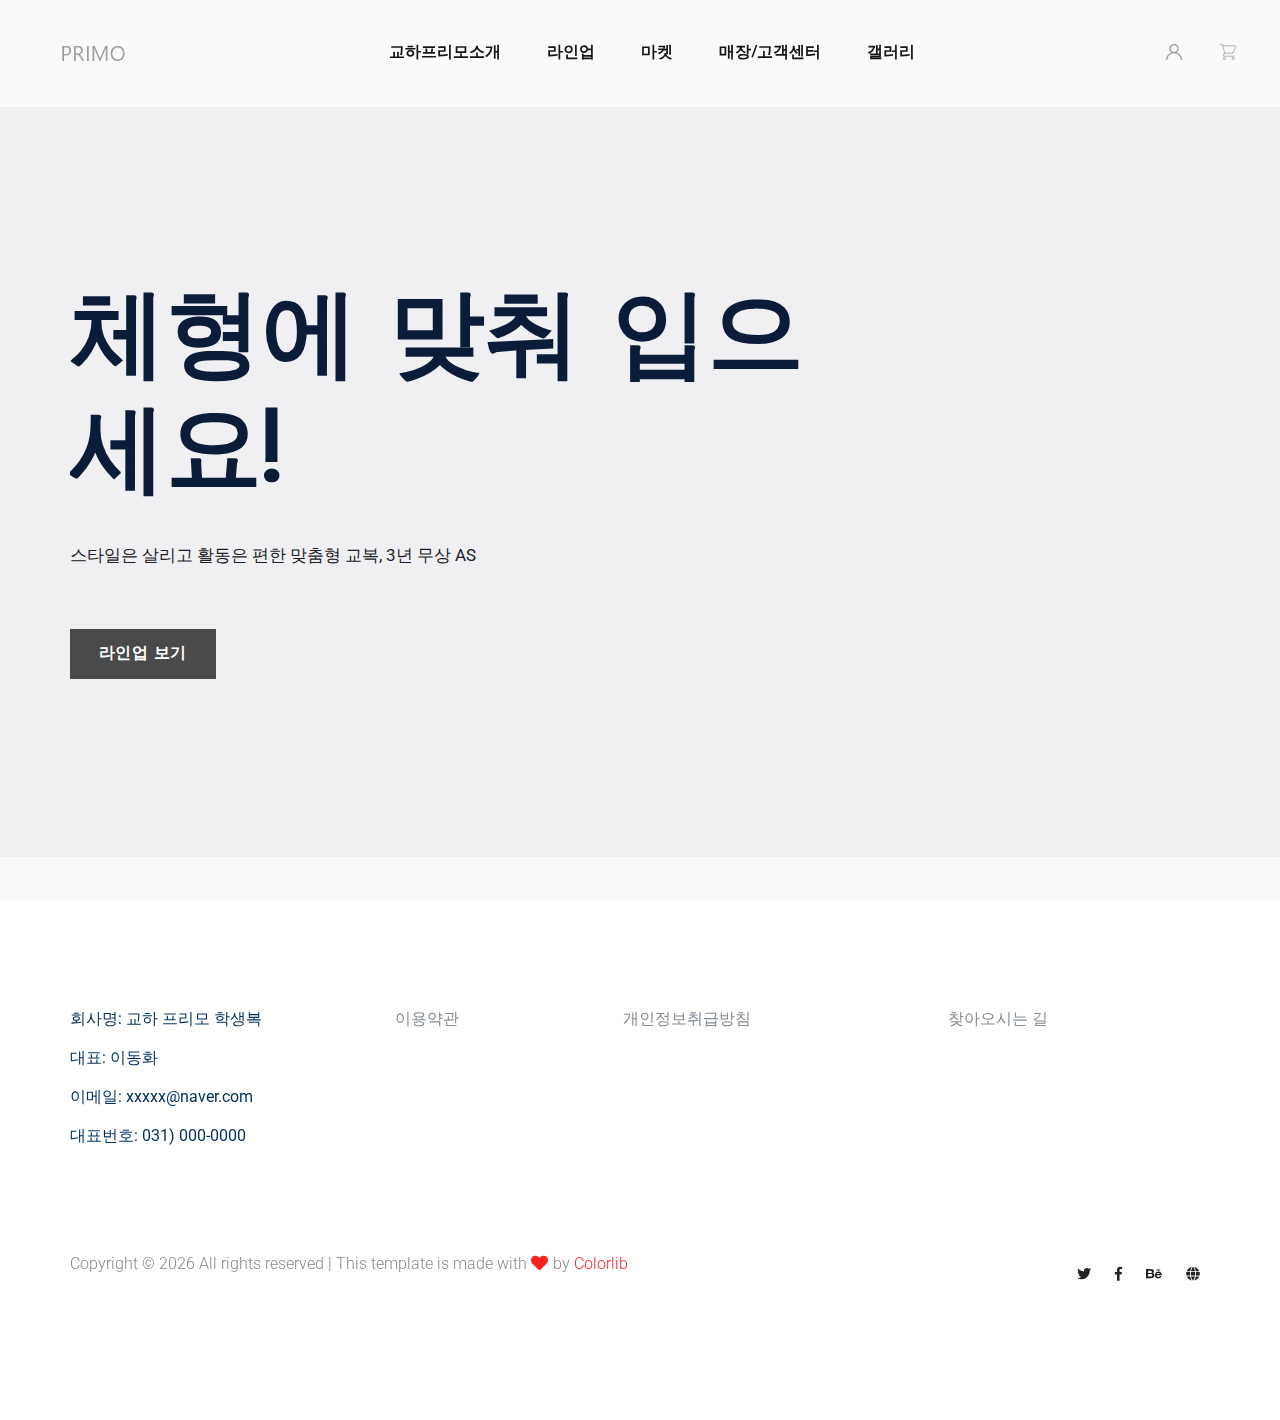
==== commit 0b6053e3: "change index.html" ====
--- a/index.html
+++ b/index.html
@@ -1,5 +1,6 @@
 <!doctype html>
 <html class="no-js" lang="zxx">
+
 <head>
     <meta charset="utf-8">
     <meta http-equiv="x-ua-compatible" content="ie=edge">
@@ -48,9 +49,50 @@
                         </div>
                         <!-- Main-menu -->
                         <div class="main-menu d-none d-lg-block">
-                            <nav>                                                
-                                <ul id="navigation">  
-                                    <li><a href="index.html">Home</a></li>
+                            <nav>
+                                <ul id="navigation">
+                                    <li><a href="#">교하프리모소개</a>
+                                        <ul class="submenu">
+                                            <li><a href="#">편한교복</a></li>
+                                            <li><a href="#">좋은품질</a></li>
+                                            <li><a href="#">착한서비스</a></li>
+                                        </ul>
+                                    </li>
+
+                                    <li><a href="#">라인업</a>
+                                        <ul class="submenu">
+                                            <li><a href="#">편한교복스타일</a></li>
+                                            <li><a href="#">정장하복스타일</a></li>
+                                            <li><a href="#">정장동복 스타일</a></li>
+                                        </ul>
+                                    </li>
+
+                                    <li><a href="#">마켓</a>
+                                        <ul class="submenu">
+                                            <li><a href="#">남학생복</a></li>
+                                            <li><a href="#">여학생복</a></li>
+                                            <li><a href="#">생활복</a></li>
+                                            <li><a href="#">체육복</a></li>
+                                        </ul>
+                                    </li>
+
+                                    <li><a href="#">매장/고객센터</a>
+                                        <ul class="submenu">
+                                            <li><a href="#">공지사항</a></li>
+                                            <li><a href="#">일정</a></li>
+                                            <li><a href="#">자주묻는질문</a></li>
+                                            <li><a href="#">AS문의</a></li>
+                                        </ul>
+                                    </li>
+
+                                    <li><a href="#">갤러리</a>
+                                        <ul class="submenu">
+                                            <li><a href="#">협찬</a></li>
+                                            <li><a href="#">패션왕</a></li>
+                                        </ul>
+                                    </li>
+
+                                    <!-- <li><a href="index.html">home</a></li>
                                     <li><a href="shop.html">shop</a></li>
                                     <li><a href="about.html">about</a></li>
                                     <li class="hot"><a href="#">Latest</a>
@@ -74,20 +116,20 @@
                                             <li><a href="checkout.html">Product Checkout</a></li>
                                         </ul>
                                     </li>
-                                    <li><a href="contact.html">Contact</a></li>
+                                    <li><a href="contact.html">Contact</a></li> -->
                                 </ul>
                             </nav>
                         </div>
                         <!-- Header Right -->
                         <div class="header-right">
                             <ul>
-                                <li>
+                                <!-- <li>
                                     <div class="nav-search search-switch">
                                         <span class="flaticon-search"></span>
                                     </div>
-                                </li>
+                                </li> -->
                                 <li> <a href="login.html"><span class="flaticon-user"></span></a></li>
-                                <li><a href="cart.html"><span class="flaticon-shopping-cart"></span></a> </li>
+                                <li><a href="#"><span class="flaticon-shopping-cart"></span></a> </li>
                             </ul>
                         </div>
                     </div>
@@ -110,17 +152,20 @@
                         <div class="row justify-content-between align-items-center">
                             <div class="col-xl-8 col-lg-8 col-md-8 col-sm-8">
                                 <div class="hero__caption">
-                                    <h1 data-animation="fadeInLeft" data-delay=".4s" data-duration="2000ms">Select Your New Perfect Style</h1>
-                                    <p data-animation="fadeInLeft" data-delay=".7s" data-duration="2000ms">Ut enim ad minim veniam, quis nostrud exercitation ullamco laboris nisi ut aliquip ex ea commodo consequat is aute irure.</p>
+                                    <h1 data-animation="fadeInLeft" data-delay=".4s" data-duration="2000ms">체형에 맞춰 입으세요!
+                                    </h1>
+                                    <p data-animation="fadeInLeft" data-delay=".7s" data-duration="2000ms">스타일은 살리고 활동은
+                                        편한 맞춤형 교복, 3년 무상 AS</p>
                                     <!-- Hero-btn -->
-                                    <div class="hero__btn" data-animation="fadeInLeft" data-delay=".8s" data-duration="2000ms">
-                                        <a href="industries.html" class="btn hero-btn">Shop Now</a>
+                                    <div class="hero__btn" data-animation="fadeInLeft" data-delay=".8s"
+                                        data-duration="2000ms">
+                                        <a href="#" class="btn hero-btn">라인업 보기</a>
                                     </div>
                                 </div>
                             </div>
                             <div class="col-xl-3 col-lg-3 col-md-4 col-sm-4 d-none d-sm-block">
                                 <div class="hero__img" data-animation="bounceIn" data-delay=".4s">
-                                    <img src="assets/img/hero/watch.png" alt="" class=" heartbeat">
+                                    <!-- <img src="assets/img/hero/watch.png" alt="" class=" heartbeat"> -->
                                 </div>
                             </div>
                         </div>
@@ -132,17 +177,20 @@
                         <div class="row justify-content-between align-items-center">
                             <div class="col-xl-8 col-lg-8 col-md-8 col-sm-8">
                                 <div class="hero__caption">
-                                    <h1 data-animation="fadeInLeft" data-delay=".4s" data-duration="2000ms">Select Your New Perfect Style</h1>
-                                    <p data-animation="fadeInLeft" data-delay=".7s" data-duration="2000ms">Ut enim ad minim veniam, quis nostrud exercitation ullamco laboris nisi ut aliquip ex ea commodo consequat is aute irure.</p>
+                                    <h1 data-animation="fadeInLeft" data-delay=".4s" data-duration="2000ms">체형에 맞춰 입으세요!
+                                    </h1>
+                                    <p data-animation="fadeInLeft" data-delay=".7s" data-duration="2000ms">스타일은 살리고 활동은
+                                        편한 맞춤형 교복, 3년 무상 AS</p>
                                     <!-- Hero-btn -->
-                                    <div class="hero__btn" data-animation="fadeInLeft" data-delay=".8s" data-duration="2000ms">
+                                    <div class="hero__btn" data-animation="fadeInLeft" data-delay=".8s"
+                                        data-duration="2000ms">
                                         <a href="industries.html" class="btn hero-btn">Shop Now</a>
                                     </div>
                                 </div>
                             </div>
                             <div class="col-xl-3 col-lg-3 col-md-4 col-sm-4 d-none d-sm-block">
                                 <div class="hero__img" data-animation="bounceIn" data-delay=".4s">
-                                    <img src="assets/img/hero/watch.png" alt="" class=" heartbeat">
+                                    <!-- <img src="assets/img/hero/watch.png" alt="" class=" heartbeat"> -->
                                 </div>
                             </div>
                         </div>
@@ -150,299 +198,7 @@
                 </div>
             </div>
         </div>
-        <!-- slider Area End-->
-        <!-- ? New Product Start -->
-        <section class="new-product-area section-padding30">
-            <div class="container">
-                <!-- Section tittle -->
-                <div class="row">
-                    <div class="col-xl-12">
-                        <div class="section-tittle mb-70">
-                            <h2>New Arrivals</h2>
-                        </div>
-                    </div>
-                </div>
-                <div class="row">
-                    <div class="col-xl-4 col-lg-4 col-md-6 col-sm-6">
-                        <div class="single-new-pro mb-30 text-center">
-                            <div class="product-img">
-                                <img src="assets/img/gallery/new_product1.png" alt="">
-                            </div>
-                            <div class="product-caption">
-                                <h3><a href="product_details.html">Thermo Ball Etip Gloves</a></h3>
-                                <span>$ 45,743</span>
-                            </div>
-                        </div>
-                    </div>
-                    <div class="col-xl-4 col-lg-4 col-md-6 col-sm-6">
-                        <div class="single-new-pro mb-30 text-center">
-                            <div class="product-img">
-                                <img src="assets/img/gallery/new_product2.png" alt="">
-                            </div>
-                            <div class="product-caption">
-                                <h3><a href="product_details.html">Thermo Ball Etip Gloves</a></h3>
-                                <span>$ 45,743</span>
-                            </div>
-                        </div>
-                    </div>
-                    <div class="col-xl-4 col-lg-4 col-md-6 col-sm-6">
-                        <div class="single-new-pro mb-30 text-center">
-                            <div class="product-img">
-                                <img src="assets/img/gallery/new_product3.png" alt="">
-                            </div>
-                            <div class="product-caption">
-                                <h3><a href="product_details.html">Thermo Ball Etip Gloves</a></h3>
-                                <span>$ 45,743</span>
-                            </div>
-                        </div>
-                    </div>
-                </div>
-            </div>
-        </section>
-        <!--  New Product End -->
-        <!--? Gallery Area Start -->
-        <div class="gallery-area">
-            <div class="container-fluid p-0 fix">
-                <div class="row">
-                    <div class="col-xl-6 col-lg-4 col-md-6 col-sm-6">
-                        <div class="single-gallery mb-30">
-                            <div class="gallery-img big-img" style="background-image: url(assets/img/gallery/gallery1.png);"></div>
-                        </div>
-                    </div>
-                    <div class="col-xl-3 col-lg-4 col-md-6 col-sm-6">
-                        <div class="single-gallery mb-30">
-                            <div class="gallery-img big-img" style="background-image: url(assets/img/gallery/gallery2.png);"></div>
-                        </div>
-                    </div>
-                    <div class="col-xl-3 col-lg-4 col-md-12">
-                        <div class="row">
-                            <div class="col-xl-12 col-lg-12 col-md-6 col-sm-6">
-                                <div class="single-gallery mb-30">
-                                    <div class="gallery-img small-img" style="background-image: url(assets/img/gallery/gallery3.png);"></div>
-                                </div>
-                            </div>
-                            <div class="col-xl-12 col-lg-12  col-md-6 col-sm-6">
-                                <div class="single-gallery mb-30">
-                                    <div class="gallery-img small-img" style="background-image: url(assets/img/gallery/gallery4.png);"></div>
-                                </div>
-                            </div>
-                        </div>
-                    </div>
-
-                </div>
-            </div>
-        </div>
-        <!-- Gallery Area End -->
-        <!--? Popular Items Start -->
-        <div class="popular-items section-padding30">
-            <div class="container">
-                <!-- Section tittle -->
-                <div class="row justify-content-center">
-                    <div class="col-xl-7 col-lg-8 col-md-10">
-                        <div class="section-tittle mb-70 text-center">
-                            <h2>Popular Items</h2>
-                            <p>Consectetur adipiscing elit, sed do eiusmod tempor incididunt ut labore et dolore magna aliqua. Quis ipsum suspendisse ultrices gravida.</p>
-                        </div>
-                    </div>
-                </div>
-                <div class="row">
-                    <div class="col-xl-4 col-lg-4 col-md-6 col-sm-6">
-                        <div class="single-popular-items mb-50 text-center">
-                            <div class="popular-img">
-                                <img src="assets/img/gallery/popular1.png" alt="">
-                                <div class="img-cap">
-                                    <span>Add to cart</span>
-                                </div>
-                                <div class="favorit-items">
-                                    <span class="flaticon-heart"></span>
-                                </div>
-                            </div>
-                            <div class="popular-caption">
-                                <h3><a href="product_details.html">Thermo Ball Etip Gloves</a></h3>
-                                <span>$ 45,743</span>
-                            </div>
-                        </div>
-                    </div>
-                    <div class="col-xl-4 col-lg-4 col-md-6 col-sm-6">
-                        <div class="single-popular-items mb-50 text-center">
-                            <div class="popular-img">
-                                <img src="assets/img/gallery/popular2.png" alt="">
-                                <div class="img-cap">
-                                    <span>Add to cart</span>
-                                </div>
-                                <div class="favorit-items">
-                                    <span class="flaticon-heart"></span>
-                                </div>
-                            </div>
-                            <div class="popular-caption">
-                                <h3><a href="product_details.html">Thermo Ball Etip Gloves</a></h3>
-                                <span>$ 45,743</span>
-                            </div>
-                        </div>
-                    </div>
-                    <div class="col-xl-4 col-lg-4 col-md-6 col-sm-6">
-                        <div class="single-popular-items mb-50 text-center">
-                            <div class="popular-img">
-                                <img src="assets/img/gallery/popular3.png" alt="">
-                                <div class="img-cap">
-                                    <span>Add to cart</span>
-                                </div>
-                                <div class="favorit-items">
-                                    <span class="flaticon-heart"></span>
-                                </div>
-                            </div>
-                            <div class="popular-caption">
-                                <h3><a href="product_details.html">Thermo Ball Etip Gloves</a></h3>
-                                <span>$ 45,743</span>
-                            </div>
-                        </div>
-                    </div>
-                    <div class="col-xl-4 col-lg-4 col-md-6 col-sm-6">
-                        <div class="single-popular-items mb-50 text-center">
-                            <div class="popular-img">
-                                <img src="assets/img/gallery/popular4.png" alt="">
-                                <div class="img-cap">
-                                    <span>Add to cart</span>
-                                </div>
-                                <div class="favorit-items">
-                                    <span class="flaticon-heart"></span>
-                                </div>
-                            </div>
-                            <div class="popular-caption">
-                                <h3><a href="product_details.html">Thermo Ball Etip Gloves</a></h3>
-                                <span>$ 45,743</span>
-                            </div>
-                        </div>
-                    </div>
-                    <div class="col-xl-4 col-lg-4 col-md-6 col-sm-6">
-                        <div class="single-popular-items mb-50 text-center">
-                            <div class="popular-img">
-                                <img src="assets/img/gallery/popular5.png" alt="">
-                                <div class="img-cap">
-                                    <span>Add to cart</span>
-                                </div>
-                                <div class="favorit-items">
-                                    <span class="flaticon-heart"></span>
-                                </div>
-                            </div>
-                            <div class="popular-caption">
-                                <h3><a href="product_details.html">Thermo Ball Etip Gloves</a></h3>
-                                <span>$ 45,743</span>
-                            </div>
-                        </div>
-                    </div>
-                    <div class="col-xl-4 col-lg-4 col-md-6 col-sm-6">
-                        <div class="single-popular-items mb-50 text-center">
-                            <div class="popular-img">
-                                <img src="assets/img/gallery/popular6.png" alt="">
-                                <div class="img-cap">
-                                    <span>Add to cart</span>
-                                </div>
-                                <div class="favorit-items">
-                                    <span class="flaticon-heart"></span>
-                                </div>
-                            </div>
-                            <div class="popular-caption">
-                                <h3><a href="product_details.html">Thermo Ball Etip Gloves</a></h3>
-                                <span>$ 45,743</span>
-                            </div>
-                        </div>
-                    </div>
-                </div>
-                <!-- Button -->
-                <div class="row justify-content-center">
-                    <div class="room-btn pt-70">
-                        <a href="catagori.html" class="btn view-btn1">View More Products</a>
-                    </div>
-                </div>
-            </div>
-        </div>
-        <!-- Popular Items End -->
-        <!--? Video Area Start -->
-        <div class="video-area">
-            <div class="container-fluid">
-                <div class="row align-items-center">
-                    <div class="col-lg-12">
-                    <div class="video-wrap">
-                        <div class="play-btn "><a class="popup-video" href="https://www.youtube.com/watch?v=KMc6DyEJp04"><i class="fas fa-play"></i></a></div>
-                    </div>
-                    </div>
-                </div>
-                <!-- Arrow -->
-                <div class="thumb-content-box">
-                    <div class="thumb-content">
-                        <h3>Next Video</h3>
-                        <a href="#"> <i class="flaticon-arrow"></i></a>
-                    </div>
-                </div>
-            </div>
-        </div>
-        <!-- Video Area End -->
-        <!--? Watch Choice  Start-->
-        <div class="watch-area section-padding30">
-            <div class="container">
-                <div class="row align-items-center justify-content-between padding-130">
-                    <div class="col-lg-5 col-md-6">
-                        <div class="watch-details mb-40">
-                            <h2>Watch of Choice</h2>
-                            <p>Enim ad minim veniam, quis nostrud exercitation ullamco laboris nisi ut aliquip ex ea commodo consequat. Duis aute irure dolor in reprehenderit in voluptate velit esse.</p>
-                            <a href="shop.html" class="btn">Show Watches</a>
-                        </div>
-                    </div>
-                    <div class="col-lg-6 col-md-6 col-sm-10">
-                        <div class="choice-watch-img mb-40">
-                            <img src="assets/img/gallery/choce_watch1.png" alt="">
-                        </div>
-                    </div>
-                </div>
-                <div class="row align-items-center justify-content-between">
-                    <div class="col-lg-6 col-md-6 col-sm-10">
-                        <div class="choice-watch-img mb-40">
-                            <img src="assets/img/gallery/choce_watch2.png" alt="">
-                        </div>
-                    </div>
-                    <div class="col-lg-5 col-md-6">
-                        <div class="watch-details mb-40">
-                            <h2>Watch of Choice</h2>
-                            <p>Enim ad minim veniam, quis nostrud exercitation ullamco laboris nisi ut aliquip ex ea commodo consequat. Duis aute irure dolor in reprehenderit in voluptate velit esse.</p>
-                            <a href="shop.html" class="btn">Show Watches</a>
-                        </div>
-                    </div>
-                </div>
-            </div>
-        </div>
-        <!-- Watch Choice  End-->
-        <!--? Shop Method Start-->
-        <div class="shop-method-area">
-            <div class="container">
-                <div class="method-wrapper">
-                    <div class="row d-flex justify-content-between">
-                        <div class="col-xl-4 col-lg-4 col-md-6">
-                            <div class="single-method mb-40">
-                                <i class="ti-package"></i>
-                                <h6>Free Shipping Method</h6>
-                                <p>aorem ixpsacdolor sit ameasecur adipisicing elitsf edasd.</p>
-                            </div>
-                        </div>
-                        <div class="col-xl-4 col-lg-4 col-md-6">
-                            <div class="single-method mb-40">
-                                <i class="ti-unlock"></i>
-                                <h6>Secure Payment System</h6>
-                                <p>aorem ixpsacdolor sit ameasecur adipisicing elitsf edasd.</p>
-                            </div>
-                        </div> 
-                        <div class="col-xl-4 col-lg-4 col-md-6">
-                            <div class="single-method mb-40">
-                                <i class="ti-reload"></i>
-                                <h6>Secure Payment System</h6>
-                                <p>aorem ixpsacdolor sit ameasecur adipisicing elitsf edasd.</p>
-                            </div>
-                        </div>
-                    </div>
-                </div>
-            </div>
-        </div>
-        <!-- Shop Method End-->
+
     </main>
     <footer>
         <!-- Footer Start-->
@@ -453,13 +209,18 @@
                         <div class="single-footer-caption mb-50">
                             <div class="single-footer-caption mb-30">
                                 <!-- logo -->
-                                <div class="footer-logo">
+                                <!-- <div class="footer-logo">
                                     <a href="index.html"><img src="assets/img/logo/logo2_footer.png" alt=""></a>
-                                </div>
+                                </div> -->
                                 <div class="footer-tittle">
                                     <div class="footer-pera">
-                                        <p>Asorem ipsum adipolor sdit amet, consectetur adipisicing elitcf sed do eiusmod tem.</p>
-                                </div>
+                                        <ul>
+                                            <li>회사명: 교하 프리모 학생복</a></li>
+                                            <li>대표: 이동화</a></li>
+                                            <li>이메일: xxxxx@naver.com</a></li>
+                                            <li>대표번호: 031) 000-0000</a></li>
+                                        </ul>
+                                    </div>
                                 </div>
                             </div>
                         </div>
@@ -467,12 +228,8 @@
                     <div class="col-xl-2 col-lg-3 col-md-3 col-sm-5">
                         <div class="single-footer-caption mb-50">
                             <div class="footer-tittle">
-                                <h4>Quick Links</h4>
                                 <ul>
-                                    <li><a href="#">About</a></li>
-                                    <li><a href="#"> Offers & Discounts</a></li>
-                                    <li><a href="#"> Get Coupon</a></li>
-                                    <li><a href="#">  Contact Us</a></li>
+                                    <li><a href="#">이용약관</a></li>
                                 </ul>
                             </div>
                         </div>
@@ -480,12 +237,8 @@
                     <div class="col-xl-3 col-lg-3 col-md-4 col-sm-7">
                         <div class="single-footer-caption mb-50">
                             <div class="footer-tittle">
-                                <h4>New Products</h4>
                                 <ul>
-                                    <li><a href="#">Woman Cloth</a></li>
-                                    <li><a href="#">Fashion Accessories</a></li>
-                                    <li><a href="#"> Man Accessories</a></li>
-                                    <li><a href="#"> Rubber made Toys</a></li>
+                                    <li><a href="#">개인정보취급방침</a></li>
                                 </ul>
                             </div>
                         </div>
@@ -493,12 +246,8 @@
                     <div class="col-xl-3 col-lg-3 col-md-5 col-sm-7">
                         <div class="single-footer-caption mb-50">
                             <div class="footer-tittle">
-                                <h4>Support</h4>
                                 <ul>
-                                    <li><a href="#">Frequently Asked Questions</a></li>
-                                    <li><a href="#">Terms & Conditions</a></li>
-                                    <li><a href="#">Privacy Policy</a></li>
-                                    <li><a href="#">Report a Payment Issue</a></li>
+                                    <li><a href="#">찾아오시는 길</a></li>
                                 </ul>
                             </div>
                         </div>
@@ -508,9 +257,14 @@
                 <div class="row align-items-center">
                     <div class="col-xl-7 col-lg-8 col-md-7">
                         <div class="footer-copy-right">
-                            <p><!-- Link back to Colorlib can't be removed. Template is licensed under CC BY 3.0. -->
-  Copyright &copy;<script>document.write(new Date().getFullYear());</script> All rights reserved | This template is made with <i class="fa fa-heart" aria-hidden="true"></i> by <a href="https://colorlib.com" target="_blank">Colorlib</a>
-  <!-- Link back to Colorlib can't be removed. Template is licensed under CC BY 3.0. --></p>                  
+                            <p>
+                                <!-- Link back to Colorlib can't be removed. Template is licensed under CC BY 3.0. -->
+                                Copyright &copy;
+                                <script>document.write(new Date().getFullYear());</script> All rights reserved | This
+                                template is made with <i class="fa fa-heart" aria-hidden="true"></i> by <a
+                                    href="https://colorlib.com" target="_blank">Colorlib</a>
+                                <!-- Link back to Colorlib can't be removed. Template is licensed under CC BY 3.0. -->
+                            </p>
                         </div>
                     </div>
                     <div class="col-xl-5 col-lg-4 col-md-5">
@@ -563,17 +317,18 @@
     <script src="./assets/js/jquery.scrollUp.min.js"></script>
     <script src="./assets/js/jquery.nice-select.min.js"></script>
     <script src="./assets/js/jquery.sticky.js"></script>
-    
+
     <!-- contact js -->
     <script src="./assets/js/contact.js"></script>
     <script src="./assets/js/jquery.form.js"></script>
     <script src="./assets/js/jquery.validate.min.js"></script>
     <script src="./assets/js/mail-script.js"></script>
     <script src="./assets/js/jquery.ajaxchimp.min.js"></script>
-    
-    <!-- Jquery Plugins, main Jquery -->	
+
+    <!-- Jquery Plugins, main Jquery -->
     <script src="./assets/js/plugins.js"></script>
     <script src="./assets/js/main.js"></script>
-    
+
 </body>
+
 </html>